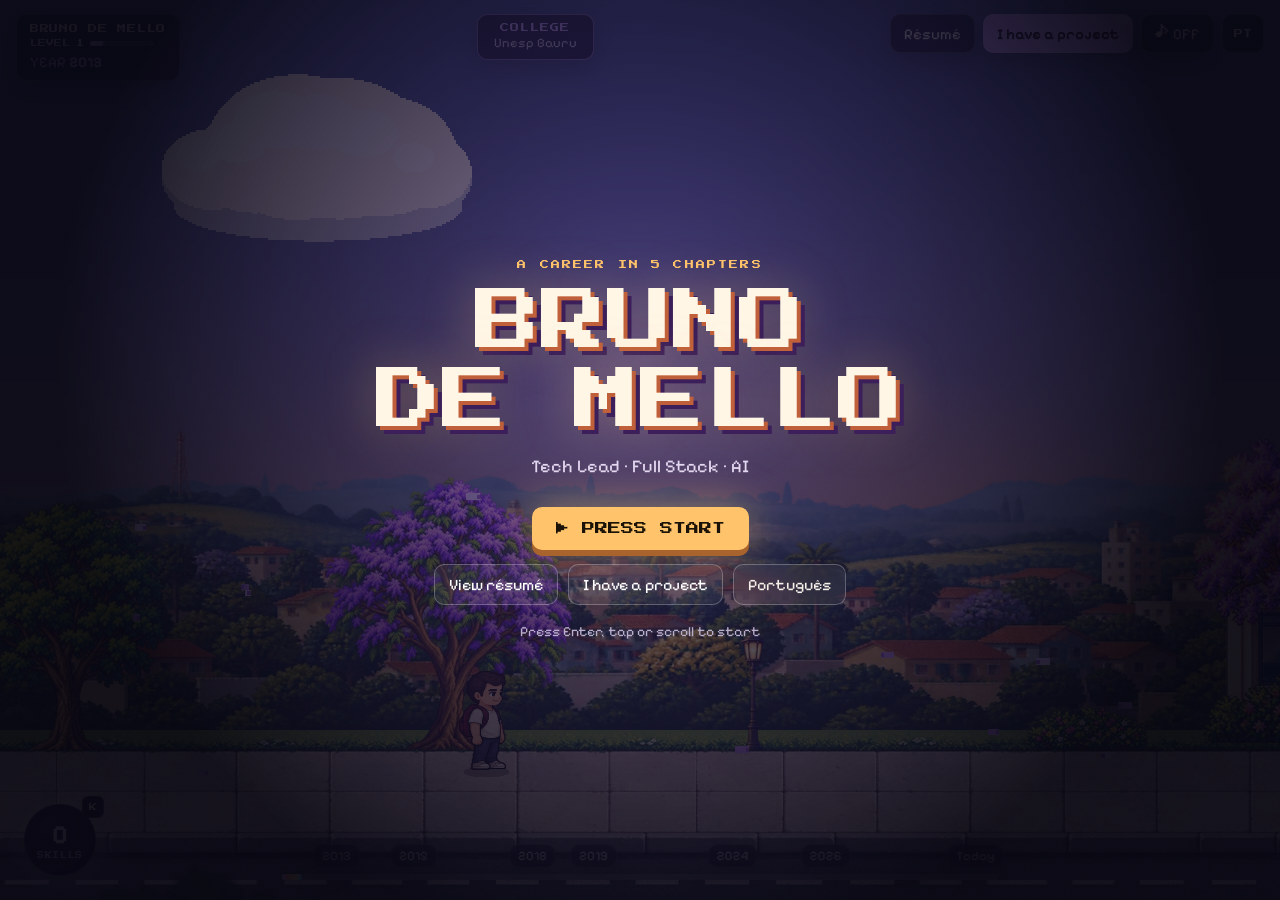
==== v3/en/index.html @ 6a88efe6 "portfolio-game: v2 e v3 do portfólio em jogo 2D v2 (estável) e v3 (transições entre capítulos e leve" ====
<!doctype html>
<html lang="en">
<head>
  <meta charset="utf-8">
  <meta name="viewport" content="width=device-width,initial-scale=1,viewport-fit=cover">
  <title>Bruno de Mello — a career as a game</title>
  <meta name="description" content="Tech Lead and full-stack developer with 11 years in web development. Walk through Bruno de Mello's career in a side-scroller where the scenery and the character evolve with each chapter.">
  <meta name="theme-color" content="#0b0a18">
  <link rel="icon" href="/assets/favicon.svg">
  <link rel="canonical" href="https://brunodemello.dev/portfolio-game-v3/en/">
  <link rel="alternate" hreflang="pt-BR" href="https://brunodemello.dev/portfolio-game-v3/">
  <link rel="alternate" hreflang="en" href="https://brunodemello.dev/portfolio-game-v3/en/">
  <meta property="og:type" content="website">
  <meta property="og:locale" content="en_US">
  <meta property="og:title" content="Bruno de Mello — a career as a game">
  <meta property="og:description" content="Tech Lead and full-stack developer. Walk through 11 years of career in a 2D game and collect the skills along the way.">
  <meta property="og:url" content="https://brunodemello.dev/portfolio-game-v3/en/">
  <meta property="og:image" content="https://brunodemello.dev/portfolio-game-v3/share-en.jpg">
  <meta property="og:image:width" content="1200">
  <meta property="og:image:height" content="630">
  <meta property="og:image:alt" content="Bruno de Mello in pixel art in front of his office, at the end of a street that runs through his career.">
  <meta name="twitter:card" content="summary_large_image">
  <link rel="preconnect" href="https://fonts.googleapis.com">
  <link rel="preconnect" href="https://fonts.gstatic.com" crossorigin>
  <link rel="stylesheet" href="https://fonts.googleapis.com/css2?family=Press+Start+2P&family=Pixelify+Sans:wght@400;700&family=VT323&display=swap">
  <link rel="stylesheet" href="../style.css">
  <script>document.documentElement.classList.add('js');</script>
  <script type="module" src="../js/main.js"></script>
</head>
<body>
  <a class="skip-link" href="#text-version">Skip the game and read the résumé</a>

  <div id="app">
    <canvas id="screen" aria-hidden="true"></canvas>
    <div id="billboards" aria-hidden="true"></div>

    <header class="hud-top">
      <div class="hud-id">
        <span class="hud-name">BRUNO DE MELLO</span>
        <span class="hud-level"><i id="level-label">LEVEL</i> <b id="level">1</b><span class="level-bar"><span id="level-fill"></span></span></span>
        <span class="hud-year"><i id="year-prefix">YEAR </i><b id="year">2013</b></span>
      </div>
      <div class="era-badge" id="era-badge">
        <span id="era-name">COLLEGE</span>
        <small id="era-spec">Unesp Bauru</small>
      </div>
      <div class="hud-actions">
        <button type="button" data-panel="vagas">Résumé</button>
        <button type="button" data-panel="projetos" class="accent"><span class="long">I have a project</span><span class="short">Project</span></button>
        <button type="button" id="sound" aria-pressed="false" title="Sound">♪ <span>OFF</span></button>
        <a class="lang" href="../" hreflang="pt-BR" lang="pt-BR" title="Versão em português">PT</a>
      </div>
    </header>

    <nav class="timeline" id="timeline" aria-label="Timeline">
      <div class="timeline-track"><div class="timeline-fill" id="timeline-fill"></div></div>
      <div class="timeline-stops" id="timeline-stops"></div>
    </nav>

    <button type="button" class="skill-orb" id="skill-orb" aria-label="Open the skills wheel">
      <span class="orb-ring"></span>
      <span class="orb-core"><b id="skill-count">0</b><small>SKILLS</small></span>
      <span class="orb-key">K</span>
    </button>
    <div class="skill-pops" id="skill-pops" aria-hidden="true"></div>

    <div class="hint" id="hint" hidden>
      <span class="hint-keys"><kbd>←</kbd><kbd>→</kbd> walk &nbsp;<kbd>Shift</kbd> run &nbsp;<kbd>↑</kbd> jump</span>
      <span class="hint-touch">Swipe or use the buttons to walk</span>
      <span class="hint-scroll">…or just scroll. Stop near the billboards to read more.</span>
    </div>

    <div class="door-prompts" id="door-prompts" hidden>
      <button type="button" class="door-prompt" data-door="vagas">▲ JOBS</button>
      <button type="button" class="door-prompt" data-door="projetos">▲ PROJECTS</button>
    </div>
    <div class="era-banner" id="era-banner" hidden></div>
    <div class="flash" id="flash"></div>

    <div class="touch-controls" id="touch-controls">
      <button type="button" data-hold="left" aria-label="Walk left">◀</button>
      <button type="button" data-hold="right" aria-label="Walk right">▶</button>
      <button type="button" data-tap="jump" class="jump" aria-label="Jump">▲</button>
    </div>

    <section class="title-screen" id="title-screen">
      <div class="boot" id="boot">brunodemello<span>.dev</span></div>
      <div class="title-card">
        <p class="title-kicker">A CAREER IN 5 CHAPTERS</p>
        <h1 class="title-logo">BRUNO<br>DE MELLO</h1>
        <p class="title-sub">Tech Lead · Full Stack · AI</p>
        <button type="button" class="start" id="continue" hidden>▶ CONTINUE</button>
        <button type="button" class="start" id="start">▶ PRESS START</button>
        <div class="title-links">
          <button type="button" data-panel="vagas">View résumé</button>
          <button type="button" data-panel="projetos">I have a project</button>
          <a class="lang" href="../" hreflang="pt-BR" lang="pt-BR">Português</a>
        </div>
        <p class="title-help">Press Enter, tap or scroll to start</p>
      </div>
    </section>
  </div>

  <!--
    Single source of content. The game reads these articles (data-x = position in the world);
    without JavaScript, search engines and screen readers read the text directly.
  -->
  <main id="text-version">
    <h1>Bruno de Mello · Tech Lead and full-stack developer</h1>
    <p>11 years in web development. Tech Lead and head of development at MktNow, leading AI adoption at the agency.</p>

    <article class="station" data-id="unesp" data-x="420" data-label="2013"
      data-skills="Programming logic|Algorithms">
      <p class="kicker">2013</p>
      <h2>Unesp Bauru</h2>
      <p class="role">Computer Science, then Information Systems</p>
      <p class="body">Where it all began: I started in Computer Science and later moved to Information Systems at Unesp, in Bauru, Brazil. I put my degree on hold in 2018 to work full time.</p>
    </article>

    <article class="station" data-id="jrcom" data-x="1000" data-label="2015"
      data-skills="Project management|Leadership|Teamwork">
      <p class="kicker">2015 – 2018</p>
      <h2>Jr.com · Junior Enterprise</h2>
      <p class="role">The Computer Science junior enterprise at Unesp Bauru</p>
      <ol class="steps"><li>Project trainee</li><li>Project director</li><li>President</li></ol>
      <p class="body">I shipped projects for real clients while still in college. I joined as a trainee, became project director and was elected president: my first experience leading people.</p>
    </article>

    <article class="station" data-id="i9" data-x="1380"
      data-skills="HTML|CSS|JavaScript|WordPress">
      <p class="kicker">2015 – 2017</p>
      <h2>i9</h2>
      <p class="role">Web development intern</p>
      <p class="body">First internship: web development and WordPress in an agency's daily routine. I was part of the team that redesigned the Endeavor Brazil website.</p>
    </article>

    <article class="station" data-id="mktnow" data-x="1900" data-label="2018"
      data-skills="React|Node.js|VTEX|Tray|Loja Integrada|APIs">
      <p class="kicker">2018</p>
      <h2>MktNow</h2>
      <p class="role">Senior Developer · performance marketing agency</p>
      <p class="body">React interfaces, Node.js back ends, integrations and stores on VTEX, Tray and Loja Integrada, with deployment and maintenance included. This is where the web became serious work.</p>
    </article>

    <article class="station" data-id="tristar" data-x="2360" data-label="2019"
      data-skills="PouchDB|Offline-first|Mobile web">
      <p class="kicker">2019 · freelance, alongside MktNow</p>
      <h2>Tri-Star Premium Services</h2>
      <p class="role">Inspection app for civil aviation</p>
      <ul class="board"><li><span>VIRACOPOS</span><span>VCP</span><span>IN USE</span></li><li><span>GUARULHOS</span><span>GRU</span><span>IN USE</span></li><li><span>CONGONHAS</span><span>CGH</span><span>IN USE</span></li></ul>
      <p class="body">A mobile app that works offline so civil aviation security agents can check prohibited items at boarding.</p>
      <p><a class="case" href="/en/work/tri-star/">Read the full case study</a></p>
    </article>

    <article class="station" data-id="email" data-x="2820"
      data-skills="Team coordination|Email marketing|GTM|GA4">
      <p class="kicker">Alongside development</p>
      <h2>Email Marketing Lead</h2>
      <p class="role">MktNow · about 2 years</p>
      <p class="body">I coordinated the email marketing team without stepping away from development. I left it the right way: I trained the person who took over.</p>
    </article>

    <article class="station" data-id="techlead" data-x="3420" data-label="2024"
      data-skills="Architecture|Code review|VPS|DNS|Nginx">
      <p class="kicker">2024</p>
      <h2>Tech Lead</h2>
      <p class="role">MktNow · technical leadership</p>
      <p class="body">Architecture, code review and the decisions that keep projects standing, without leaving the code. The team starts walking alongside.</p>
    </article>

    <article class="station" data-id="dept" data-x="4120" data-label="2026"
      data-skills="Team management|Prioritization|Applied AI|AI agents">
      <p class="kicker">2026</p>
      <h2>Head of Development</h2>
      <p class="role">MktNow · the whole dev team</p>
      <p class="body">I lead a team of 5 to 6 developers: I run the dailies, prioritize and assign the work, and I'm the single point of contact between the agency and development.</p>
      <p class="body">I also lead AI adoption at the agency, building internal tools and bringing AI into the workflow.</p>
    </article>

    <article class="station" data-id="personal" data-x="4340"
      data-skills="Next.js|TypeScript|Prisma|PostgreSQL|Python">
      <p class="kicker">Personal projects</p>
      <h2>CareerOS and ClearDesk</h2>
      <p class="role">Products I build end to end</p>
      <figure class="shots"><img src="/assets/careeros-demo.jpg" alt="CareerOS with a demonstration opportunity and its match score"><img src="/assets/cleardesk-pipeline.jpg" alt="ClearDesk: the pilot pipeline with demonstration data"></figure>
      <p class="body">CareerOS organizes my career history and assesses opportunities through skills, experience and project evidence. ClearDesk is an application pilot for organizing business enquiries, quotes and next steps in a service operation.</p>
      <p><a class="case" href="/en/work/careeros/">CareerOS case study</a> <a class="case" href="/en/work/cleardesk/">ClearDesk case study</a></p>
    </article>

    <article class="station" data-id="urbes" data-x="4540"
      data-skills="SQLite|Data troubleshooting">
      <p class="kicker">Freelance</p>
      <h2>URBES</h2>
      <p class="role">Maintenance of a Node.js + SQLite application</p>
      <p class="body">A file-based data update flow and consistency investigations across files, database and interface.</p>
      <p><a class="case" href="/en/work/urbes/">Read the full case study</a></p>
    </article>

    <article class="station" data-id="labs" data-x="4860"
      data-skills="Agent orchestration|Automation">
      <p class="kicker">Personal study</p>
      <h2>Labs</h2>
      <p class="role">AI agents lab</p>
      <p class="body">A team of agents with defined roles (design, front end, back end, QA, documentation) working through a task flow with human review at the end. A study of how agents can build quality software.</p>
      <p><a class="case" href="/en/work/dunder-labs/">Read the full case study</a></p>
    </article>

    <article class="station" data-id="office" data-x="5260" data-label="Today">
      <p class="kicker">Today</p>
      <h2>What's next?</h2>
      <p class="role">Two doors, two paths</p>
      <p class="body">Looking for someone for your team? Left door. Have a project to get off the ground? Right door.</p>
    </article>
    <section class="skills-data" id="skills-data">
      <h2>Skills</h2>
      <ul>
      <li data-skill="Programming logic" data-code="LOG" data-group="fund"><b>Programming logic</b> The foundation of Computer Science at Unesp, where I started in 2013.</li>
      <li data-skill="Algorithms" data-code="ALG" data-group="fund"><b>Algorithms</b> Data structures and algorithms from college: the reasoning I still use to solve problems.</li>
      <li data-skill="Project management" data-code="PM" data-group="lead"><b>Project management</b> At Jr.com, from trainee to project director: scope, deadlines and real clients while still in college.</li>
      <li data-skill="Leadership" data-code="LEAD" data-group="lead"><b>Leadership</b> President of Jr.com and, years later, Tech Lead and head of development at MktNow.</li>
      <li data-skill="Teamwork" data-code="TEAM" data-group="lead"><b>Teamwork</b> From the junior enterprise to the team I coordinate today: projects are always a group effort.</li>
      <li data-skill="HTML" data-code="HTML" data-group="front"><b>HTML</b> The base of everything I build for the web, since my first internship at i9.</li>
      <li data-skill="CSS" data-code="CSS" data-group="front"><b>CSS</b> Responsive layouts with CSS and SCSS, adapting interfaces to any screen.</li>
      <li data-skill="JavaScript" data-code="JS" data-group="front"><b>JavaScript</b> The core language of my work: from the i9 internship to React and Node.js applications.</li>
      <li data-skill="WordPress" data-code="WP" data-group="front"><b>WordPress</b> Institutional websites since i9, including the Endeavor Brazil redesign, and many agency projects.</li>
      <li data-skill="React" data-code="RCT" data-group="front"><b>React</b> Interfaces I have built and maintained at MktNow since 2018.</li>
      <li data-skill="Node.js" data-code="NODE" data-group="back"><b>Node.js</b> Back ends, APIs and integrations at MktNow, plus the URBES application.</li>
      <li data-skill="VTEX" data-code="VTEX" data-group="ecom"><b>VTEX</b> Stores and e-commerce integrations for agency clients.</li>
      <li data-skill="Tray" data-code="TRAY" data-group="ecom"><b>Tray</b> Tray stores with rules specific to each client's operation.</li>
      <li data-skill="Loja Integrada" data-code="LI" data-group="ecom"><b>Loja Integrada</b> E-commerce for agency clients, with integrations and operational adjustments.</li>
      <li data-skill="APIs" data-code="API" data-group="back"><b>APIs</b> Integrations between services, forms and CRMs, with each client's business rules.</li>
      <li data-skill="PouchDB" data-code="PDB" data-group="back"><b>PouchDB</b> The local database of the Tri-Star app, which had to work without internet at airports.</li>
      <li data-skill="Offline-first" data-code="OFF" data-group="back"><b>Offline-first</b> In the Tri-Star app, agents checked items even without a connection, and data synced later.</li>
      <li data-skill="Mobile web" data-code="MOB" data-group="front"><b>Mobile web</b> The Tri-Star inspection app, used on phones by civil aviation security agents.</li>
      <li data-skill="Team coordination" data-code="CRD" data-group="lead"><b>Team coordination</b> I coordinated the email marketing team for about two years, alongside development.</li>
      <li data-skill="Email marketing" data-code="MAIL" data-group="mkt"><b>Email marketing</b> Operations and campaigns at MktNow, until I trained the person who took over.</li>
      <li data-skill="GTM" data-code="GTM" data-group="mkt"><b>GTM</b> Google Tag Manager to measure what happens on client websites and stores.</li>
      <li data-skill="GA4" data-code="GA4" data-group="mkt"><b>GA4</b> Google Analytics and dataLayer to measure what matters in each project.</li>
      <li data-skill="Architecture" data-code="ARCH" data-group="back"><b>Architecture</b> As Tech Lead, I define the structure and technical direction of the agency's projects.</li>
      <li data-skill="Code review" data-code="CR" data-group="lead"><b>Code review</b> Reviewing the team's code: quality and consistency before anything ships.</li>
      <li data-skill="VPS" data-code="VPS" data-group="infra"><b>VPS</b> Publishing and maintaining applications on VPS, with aaPanel, DigitalOcean and Hostinger.</li>
      <li data-skill="DNS" data-code="DNS" data-group="infra"><b>DNS</b> Domains, DNS, HTTPS and Cloudflare to get projects online and keep them there.</li>
      <li data-skill="Nginx" data-code="NGX" data-group="infra"><b>Nginx</b> Web servers and proxies (Nginx and Apache) for the applications I deploy.</li>
      <li data-skill="Team management" data-code="MGMT" data-group="lead"><b>Team management</b> I lead 5 to 6 developers: dailies, follow-up and distributing the work.</li>
      <li data-skill="Prioritization" data-code="PRI" data-group="lead"><b>Prioritization</b> I decide what comes first and I'm the single point of contact between the agency and the dev team.</li>
      <li data-skill="Applied AI" data-code="AI" data-group="ai"><b>Applied AI</b> I lead AI adoption at the agency, with internal tools and AI in the workflow.</li>
      <li data-skill="AI agents" data-code="AGT" data-group="ai"><b>AI agents</b> I use agents in development and study how they can build quality software.</li>
      <li data-skill="SQLite" data-code="SQL" data-group="back"><b>SQLite</b> The database of the URBES application, where I investigated consistency across files, database and interface.</li>
      <li data-skill="Data troubleshooting" data-code="DIAG" data-group="back"><b>Data troubleshooting</b> Tracking where data gets lost: from the update file to what shows on screen.</li>
      <li data-skill="Agent orchestration" data-code="ORCH" data-group="ai"><b>Agent orchestration</b> In the Labs, I organize a team of agents with defined roles and human review at the end.</li>
      <li data-skill="Automation" data-code="AUTO" data-group="ai"><b>Automation</b> Automated task and delivery flows in my agents lab.</li>
      <li data-skill="Next.js" data-code="NEXT" data-group="front"><b>Next.js</b> The foundation of CareerOS, my personal project for organizing career history and opportunities.</li>
      <li data-skill="TypeScript" data-code="TS" data-group="front"><b>TypeScript</b> Type safety across CareerOS, from the front end to the database.</li>
      <li data-skill="Prisma" data-code="PRSM" data-group="back"><b>Prisma</b> The CareerOS data layer, modeling skills, experience and evidence.</li>
      <li data-skill="PostgreSQL" data-code="PG" data-group="back"><b>PostgreSQL</b> The relational database behind CareerOS.</li>
      <li data-skill="Python" data-code="PY" data-group="back"><b>Python</b> The ClearDesk application, a pilot for organizing enquiries and quotes in a service operation.</li>
      </ul>
    </section>
  </main>

  <dialog class="wheel" id="skill-wheel" aria-labelledby="wheel-name">
    <div class="wheel-stage">
      <div class="wheel-ring" id="wheel-ring"></div>
      <div class="wheel-center">
        <p class="wheel-group" id="wheel-group"></p>
        <h2 class="wheel-name" id="wheel-name"></h2>
        <p class="wheel-desc" id="wheel-desc"></p>
        <p class="wheel-origin" id="wheel-origin"></p>
        <div class="wheel-nav">
          <button type="button" id="wheel-prev" aria-label="Previous skill">◀</button>
          <span id="wheel-progress"></span>
          <button type="button" id="wheel-next" aria-label="Next skill">▶</button>
        </div>
      </div>
    </div>
    <button type="button" class="wheel-close" data-close-wheel>Back to the game ✕</button>
    <p class="wheel-help">← → or scroll to spin · click a skill · Esc closes</p>
  </dialog>

  <dialog class="panel" id="panel-vagas" aria-labelledby="vagas-title">
    <div class="panel-inner">
      <button type="button" class="panel-close" data-close>Back to the game ✕</button>
      <p class="panel-kicker">LEFT DOOR · JOBS</p>
      <h2 id="vagas-title">For your team</h2>
      <p class="panel-lead">Tech Lead and head of development at MktNow, a performance marketing agency. 11 years building for the web, from React interfaces to integrations, e-commerce and infrastructure. I also lead AI adoption at the agency.</p>
      <div class="panel-actions">
        <a class="btn primary" href="/en/resume/">Full résumé</a>
        <a class="btn" href="/downloads/bruno-de-mello-en.pdf" download>Download PDF</a>
        <a class="btn" href="mailto:contact@brunodemello.dev?subject=Job%20opportunity">contact@brunodemello.dev</a>
      </div>
      <h3>Experience</h3>
      <ul class="cv">
        <li><b>MktNow</b><span>2018 – today</span><p>Head of Development (2026) · Tech Lead (2024) · Senior Developer (2018). Coordinated email marketing in parallel for about 2 years.</p></li>
        <li><b>Tri-Star Premium Services</b><span>2019 · freelance</span><p>Offline inspection app used at Viracopos, Guarulhos and Congonhas airports.</p></li>
        <li><b>URBES</b><span>freelance</span><p>Maintenance of a Node.js + SQLite application.</p></li>
        <li><b>i9</b><span>2015 – 2017</span><p>Web development and WordPress internship; Endeavor Brazil website redesign.</p></li>
        <li><b>Jr.com</b><span>2015 – 2018</span><p>Project trainee → Project director → President.</p></li>
      </ul>
      <h3>Education and languages</h3>
      <p>Unesp Bauru · Computer Science → Information Systems (2013–2018, not completed).<br>Portuguese (native) · English (upper intermediate: fluent reading and writing, conversation improving).</p>
      <h3>Personal projects</h3>
      <ul class="links">
        <li><a href="/en/work/careeros/">CareerOS</a> organizes career history and opportunities</li>
        <li><a href="/en/work/cleardesk/">ClearDesk</a> from enquiry to follow-up</li>
        <li><a href="/en/work/dunder-labs/">Labs</a> AI agents lab</li>
      </ul>
    </div>
  </dialog>

  <dialog class="panel" id="panel-projetos" aria-labelledby="projetos-title">
    <div class="panel-inner">
      <button type="button" class="panel-close" data-close>Back to the game ✕</button>
      <p class="panel-kicker">RIGHT DOOR · PROJECTS</p>
      <h2 id="projetos-title">Have a project?</h2>
      <p class="panel-lead">I handle the technical side end to end, with the experience of someone who delivers for agency clients every day.</p>
      <ul class="services">
        <li><b>Websites and landing pages</b>fast, measurable and easy to maintain</li>
        <li><b>E-commerce</b>VTEX, Tray, Loja Integrada and WooCommerce</li>
        <li><b>Custom web apps</b>React and Node.js</li>
        <li><b>Integrations</b>form → CRM, APIs and automations</li>
        <li><b>AI tools</b>automations and assistants for your workflow</li>
        <li><b>Maintenance and infrastructure</b>VPS, DNS, deployment and fixes</li>
        <li><b>Analytics</b>GTM, GA4 and dataLayer</li>
      </ul>
      <p class="panel-note">Fixed-price projects or a monthly maintenance plan. Custom quote. <b>Limited availability: taking new projects.</b></p>
      <div class="panel-actions">
        <a class="btn primary" href="mailto:contact@brunodemello.dev?subject=Project">Request a quote</a>
      </div>
    </div>
  </dialog>
</body>
</html>
---- v3/style.css ----
@font-face {
  font-family: 'Manrope';
  src: url('/assets/manrope-regular.ttf') format('truetype');
  font-weight: 400;
  font-display: swap;
}
@font-face {
  font-family: 'Manrope';
  src: url('/assets/manrope-bold.ttf') format('truetype');
  font-weight: 700;
  font-display: swap;
}

@property --rot { syntax: '<angle>'; inherits: true; initial-value: 0deg; }
@property --k { syntax: '<number>'; inherits: false; initial-value: 0; }
@property --sc { syntax: '<number>'; inherits: false; initial-value: 1; }
@property --p { syntax: '<angle>'; inherits: true; initial-value: 0deg; }

:root {
  --pixel: 'Press Start 2P', ui-monospace, monospace;
  --game: 'Pixelify Sans', 'Press Start 2P', system-ui, sans-serif;
  --sans: 'Manrope', system-ui, -apple-system, 'Segoe UI', sans-serif;
  --glass: rgba(16, 13, 28, 0.72);
  --glass-strong: rgba(14, 11, 24, 0.9);
  --line: rgba(255, 255, 255, 0.16);
  --ink: #f6f1e8;
  --muted: #c9c1d6;
  --accent: #c9a2ff;
  --safe-bottom: env(safe-area-inset-bottom, 0px);
}

/* One accent per chapter: jacaranda, terracotta, amber, gold, neon. */
html[data-era='c1'], .chip--c1, .spark--c1, .era-banner--c1, .skill-toast.chip--c1 { --accent: #c9a2ff; }
html[data-era='c2'], .chip--c2, .spark--c2, .era-banner--c2, .skill-toast.chip--c2 { --accent: #ff9f70; }
html[data-era='c3'], .chip--c3, .spark--c3, .era-banner--c3, .skill-toast.chip--c3 { --accent: #ffc46b; }
html[data-era='c4'], .chip--c4, .spark--c4, .era-banner--c4, .skill-toast.chip--c4 { --accent: #ffd98a; }
html[data-era='c5'], .chip--c5, .spark--c5, .era-banner--c5, .skill-toast.chip--c5 { --accent: #45f0ff; }
.bb--c1 { --accent: #c9a2ff; }
.bb--c2 { --accent: #ff9f70; }
.bb--c3 { --accent: #ffc46b; }
.bb--c4 { --accent: #ffd98a; }
.bb--c5 { --accent: #45f0ff; }

/* Skill groups (wheel colors). */
.group-fund { --g: #b8a6ff; }
.group-lead { --g: #ffb86b; }
.group-front { --g: #6fd6ff; }
.group-back { --g: #8dff9a; }
.group-ecom { --g: #ff8fbf; }
.group-infra { --g: #cfd8e6; }
.group-mkt { --g: #ffe066; }
.group-ai { --g: #45f0ff; }

* { box-sizing: border-box; }

html, body {
  margin: 0;
  font-variant-ligatures: none;
  background: #070812;
  color: var(--ink);
  font-family: var(--sans);
}

html.js, html.js body {
  height: 100%;
  overflow: hidden;
  overscroll-behavior: none;
}

button { font: inherit; color: inherit; cursor: pointer; }

.skip-link {
  position: absolute;
  left: 12px;
  top: -60px;
  z-index: 100;
  padding: 10px 14px;
  background: #fff;
  color: #000;
}
.skip-link:focus { top: 12px; }

/* ---------- no-JS / screen reader text version ---------- */

#text-version {
  max-width: 720px;
  margin: 0 auto;
  padding: 40px 20px 80px;
  line-height: 1.6;
}
#text-version .station { margin: 32px 0; }
#text-version .kicker { color: #ffc46b; font-size: 13px; letter-spacing: 0.1em; margin: 0; }
#text-version h2 { margin: 4px 0; }
#text-version .role { color: #c9c3b6; margin: 0 0 8px; }
#text-version a { color: #7ff6ff; }
#text-version .skills-data li { margin: 6px 0; }

html.js #text-version {
  position: absolute;
  width: 1px;
  height: 1px;
  overflow: hidden;
  clip: rect(0 0 0 0);
  white-space: nowrap;
}
html:not(.js) #app { display: none; }

/* ---------- stage ---------- */

#app {
  position: fixed;
  inset: 0;
  overflow: hidden;
  touch-action: none;
  user-select: none;
  -webkit-user-select: none;
}

#screen {
  position: absolute;
  inset: 0;
  width: 100%;
  height: 100%;
}

/* Shared "game UI" surface: dark glass, a crisp border and the chapter accent. */
.hud-id,
.era-badge,
.hud-actions button,
.timeline .stop,
.door-prompt,
.hint {
  background: var(--glass);
  color: var(--ink);
  border: 1px solid var(--line);
  border-radius: 10px;
  backdrop-filter: blur(10px) saturate(1.3);
  -webkit-backdrop-filter: blur(10px) saturate(1.3);
  box-shadow: 0 8px 24px rgba(0, 0, 0, 0.28);
}

/* ---------- top HUD ---------- */

.hud-top {
  position: absolute;
  top: 0;
  left: 0;
  right: 0;
  z-index: 10;
  display: flex;
  align-items: flex-start;
  justify-content: space-between;
  gap: 12px;
  padding: 14px 16px;
  pointer-events: none;
}
.hud-top > * { pointer-events: auto; }

.hud-id {
  display: flex;
  flex-direction: column;
  gap: 6px;
  padding: 9px 13px;
}
.hud-name { font-family: var(--pixel); font-size: 9px; letter-spacing: 0.08em; }
.hud-level { display: flex; align-items: center; gap: 6px; font-family: var(--pixel); font-size: 8px; color: var(--muted); }
.hud-level i { font-style: normal; }
.hud-level b { color: #fff; font-weight: 400; }
.level-bar { width: 64px; height: 5px; border-radius: 99px; background: rgba(255, 255, 255, 0.15); overflow: hidden; }
#level-fill { display: block; height: 100%; background: var(--accent); transform-origin: left; transform: scaleX(0); box-shadow: 0 0 8px var(--accent); }
.hud-year { font-family: var(--game); font-size: 15px; color: var(--accent); transition: color 0.5s; }
.hud-year i { font-style: normal; }
.hud-year b { display: inline-block; font-weight: 700; }
.hud-year b.tick { animation: tick 0.35s cubic-bezier(.2,1.4,.4,1); }

.era-badge {
  display: flex;
  flex-direction: column;
  align-items: center;
  gap: 3px;
  padding: 8px 16px;
  text-align: center;
  border-color: color-mix(in srgb, var(--accent) 55%, transparent);
  transition: border-color 0.5s;
}
.era-badge span { font-family: var(--pixel); font-size: 9px; letter-spacing: 0.1em; color: var(--accent); transition: color 0.5s; }
.era-badge small { font-family: var(--game); font-size: 13px; color: var(--muted); }
.era-badge.upgrade { animation: badge-up 0.9s cubic-bezier(.2,1.6,.4,1); }

.hud-actions { display: flex; gap: 8px; }
.hud-actions button { padding: 9px 13px; font-family: var(--game); font-size: 15px; }
.lang {
  display: inline-grid;
  place-items: center;
  padding: 9px 11px;
  background: var(--glass);
  border: 1px solid var(--line);
  border-radius: 10px;
  color: var(--ink);
  font-family: var(--pixel);
  font-size: 9px;
  text-decoration: none;
  backdrop-filter: blur(10px);
  -webkit-backdrop-filter: blur(10px);
}
.lang:hover { border-color: var(--accent); color: var(--accent); }
.title-links .lang { padding: 10px 14px; font-family: var(--game); font-size: 16px; border-radius: 10px; background: rgba(255, 255, 255, 0.06); border-color: rgba(255, 255, 255, 0.25); }
.hud-actions .short { display: none; }
.hud-actions button.accent { background: var(--accent); color: #17121f; border-color: transparent; font-weight: 700; }
.hud-actions button:hover { filter: brightness(1.12); }
.hud-actions button:focus-visible,
.timeline .stop:focus-visible,
.skill-orb:focus-visible { outline: 3px solid #fff; outline-offset: 2px; }

/* ---------- timeline ---------- */

.timeline {
  position: absolute;
  left: 50%;
  bottom: calc(20px + var(--safe-bottom));
  z-index: 10;
  width: min(720px, 56vw);
  transform: translateX(-50%);
  padding-top: 30px;
}
.timeline-track {
  height: 6px;
  background: rgba(255, 255, 255, 0.16);
  border-radius: 99px;
  overflow: hidden;
  box-shadow: 0 2px 10px rgba(0, 0, 0, 0.3);
}
.timeline-fill {
  height: 100%;
  background: linear-gradient(90deg, #c9a2ff, #ff9f70 30%, #ffc46b 55%, #ffd98a 75%, #45f0ff);
  transform-origin: left;
  transform: scaleX(0);
}
.timeline-stops { position: absolute; inset: 0 0 auto 0; height: 24px; }
.timeline .stop {
  position: absolute;
  top: 0;
  transform: translateX(-50%);
  padding: 3px 8px;
  font-family: var(--game);
  font-size: 13px;
  white-space: nowrap;
  opacity: 0.8;
  transition: opacity 0.2s, transform 0.2s, background 0.3s;
}
.timeline .stop:hover { opacity: 1; transform: translateX(-50%) translateY(-2px); }
.timeline .stop.current { opacity: 1; background: var(--accent); color: #17121f; border-color: transparent; font-weight: 700; }

/* ---------- skill orb, pops, toast, sparks ---------- */

.skill-orb {
  position: absolute;
  left: 18px;
  bottom: calc(18px + var(--safe-bottom));
  z-index: 12;
  width: 84px;
  height: 84px;
  padding: 0;
  border: 0;
  border-radius: 50%;
  background: none;
  transition: transform 0.2s;
}
.skill-orb:hover { transform: scale(1.06); }
.orb-ring {
  position: absolute;
  inset: 0;
  border-radius: 50%;
  background: conic-gradient(var(--accent) var(--p, 0deg), rgba(255, 255, 255, 0.14) 0);
  box-shadow: 0 0 24px color-mix(in srgb, var(--accent) 45%, transparent);
  transition: --p 0.6s ease-out;
}
.skill-orb { --p: 0deg; }
.orb-core {
  position: absolute;
  inset: 6px;
  display: flex;
  flex-direction: column;
  align-items: center;
  justify-content: center;
  border-radius: 50%;
  background: radial-gradient(circle at 35% 30%, #2c2446, #120f20 70%);
  border: 1px solid rgba(255, 255, 255, 0.12);
}
.orb-core b { font-family: var(--game); font-size: 26px; line-height: 1; color: #fff; }
.orb-core small { margin-top: 4px; font-family: var(--pixel); font-size: 7px; letter-spacing: 0.1em; color: var(--accent); }
.orb-key {
  position: absolute;
  right: -2px;
  top: -2px;
  width: 22px;
  height: 22px;
  display: grid;
  place-items: center;
  border-radius: 6px;
  background: var(--glass-strong);
  border: 1px solid var(--line);
  font-family: var(--pixel);
  font-size: 8px;
}
.skill-orb.hit .orb-core { animation: orb-hit 0.45s cubic-bezier(.2,1.6,.4,1); }
.skill-orb.hit .orb-ring { animation: orb-flash 0.6s ease-out; }
@media (pointer: coarse) { .orb-key { display: none; } }

.skill-pops {
  position: absolute;
  left: 18px;
  bottom: calc(112px + var(--safe-bottom));
  z-index: 12;
  display: flex;
  flex-direction: column-reverse;
  gap: 6px;
  pointer-events: none;
}
.skill-pop { animation: pop-up 1.5s ease-out forwards; }

.skill-toast {
  position: absolute;
  left: 50%;
  bottom: calc(78px + var(--safe-bottom));
  z-index: 12;
  display: flex;
  align-items: baseline;
  gap: 10px;
  padding: 9px 16px;
  background: var(--glass-strong);
  border: 1px solid color-mix(in srgb, var(--accent) 70%, transparent);
  border-radius: 999px;
  box-shadow: 0 0 30px color-mix(in srgb, var(--accent) 35%, transparent);
  white-space: nowrap;
  pointer-events: none;
  animation: toast 2.6s cubic-bezier(.2,1,.3,1) forwards;
}
.skill-toast b { font-family: var(--pixel); font-size: 10px; color: var(--accent); }
.skill-toast span { font-family: var(--game); font-size: 15px; color: #fff; }

.achievement {
  position: absolute;
  right: 16px;
  bottom: calc(76px + var(--safe-bottom));
  z-index: 25;
  display: flex;
  align-items: center;
  gap: 12px;
  padding: 10px 16px 10px 10px;
  background: linear-gradient(90deg, rgba(60, 44, 10, 0.95), rgba(20, 16, 30, 0.95));
  border: 1px solid #ffd24a;
  border-radius: 12px;
  box-shadow: 0 0 34px rgba(255, 210, 74, 0.45);
  pointer-events: none;
  animation: achv 3.4s cubic-bezier(.2,1.2,.3,1) forwards;
}
.achievement-icon {
  display: grid;
  place-items: center;
  width: 40px;
  height: 40px;
  border-radius: 10px;
  background: #ffd24a;
  color: #3a2800;
  font-size: 22px;
  animation: achv-spin 0.8s ease-out;
}
.achievement-text { display: flex; flex-direction: column; }
.achievement-text small { font-family: var(--pixel); font-size: 7px; letter-spacing: 0.12em; color: #ffd24a; }
.achievement-text b { font-family: var(--game); font-size: 18px; color: #fff; }
.achievement-text span { font-size: 13px; color: var(--muted); }
@keyframes achv { 0% { opacity: 0; transform: translateX(40px); } 10% { opacity: 1; transform: none; } 85% { opacity: 1; } 100% { opacity: 0; transform: translateY(-10px); } }
@keyframes achv-spin { from { transform: rotate(-180deg) scale(0.3); } to { transform: none; } }
@media (max-width: 720px), (pointer: coarse) { .achievement { right: 10px; left: auto; bottom: calc(176px + var(--safe-bottom)); } }

.chip {
  display: inline-block;
  padding: 5px 10px;
  border-radius: 8px;
  background: var(--accent);
  color: #17121f;
  font-family: var(--game);
  font-size: 15px;
  font-weight: 700;
  white-space: nowrap;
  box-shadow: 0 0 0 2px rgba(0, 0, 0, 0.35), 0 0 18px color-mix(in srgb, var(--accent) 70%, transparent);
}
.chip-fly { position: fixed; left: 0; top: 0; z-index: 60; pointer-events: none; }
.spark {
  position: fixed;
  left: 0;
  top: 0;
  z-index: 59;
  width: 6px;
  height: 6px;
  background: var(--accent);
  box-shadow: 0 0 10px var(--accent);
  pointer-events: none;
  animation: spark 0.65s ease-out forwards;
}

/* ---------- billboards ---------- */

#billboards { position: absolute; inset: 0; z-index: 5; pointer-events: none; }

.bb {
  position: absolute;
  left: 0;
  top: clamp(78px, 12vh, 118px);
  width: min(400px, 34vw);
  opacity: 0;
  visibility: hidden;
  transition: opacity 0.25s, visibility 0s 0.25s;
  pointer-events: none;
}
.bb.is-near {
  opacity: 1;
  visibility: visible;
  transition: opacity 0.25s;
  pointer-events: auto;
}
.bb-screen {
  position: relative;
  padding: 16px 18px 18px;
  background: linear-gradient(180deg, rgba(26, 21, 42, 0.9), rgba(12, 10, 22, 0.9));
  border: 1px solid rgba(255, 255, 255, 0.14);
  border-radius: 12px;
  box-shadow:
    0 0 0 1px rgba(0, 0, 0, 0.5),
    0 22px 60px rgba(0, 0, 0, 0.45),
    0 0 40px color-mix(in srgb, var(--accent) 22%, transparent);
  backdrop-filter: blur(12px) saturate(1.3);
  -webkit-backdrop-filter: blur(12px) saturate(1.3);
  font-size: 14.5px;
  line-height: 1.55;
  overflow: hidden;
}
.bb-screen::before {
  content: '';
  position: absolute;
  left: 0;
  right: 0;
  top: 0;
  height: 3px;
  background: var(--accent);
  box-shadow: 0 0 14px var(--accent);
}
.bb.is-near .bb-screen { animation: rpg-open 0.32s cubic-bezier(.2,.9,.3,1); transform-origin: center; }
.bb-post {
  position: absolute;
  left: var(--post, 50%);
  top: 100%;
  width: 2px;
  height: 30px;
  margin-left: -1px;
  background: linear-gradient(var(--accent), transparent);
  box-shadow: 0 0 8px var(--accent);
}
.bb-kicker { margin: 0; font-family: var(--pixel); font-size: 9px; letter-spacing: 0.08em; color: var(--accent); line-height: 1.6; }
.bb-title { margin: 8px 0 4px; font-family: var(--game); font-size: 27px; font-weight: 700; line-height: 1.1; color: #fff; }
.bb-role { margin: 0; color: var(--muted); font-size: 13.5px; }
.bb-more { display: none; margin-top: 12px; }
.bb.is-open .bb-more { display: block; animation: more-in 0.3s ease-out; }
.bb-body { margin: 0; white-space: pre-line; color: #ece6f2; }
.bb-body.typing::after { content: '▌'; margin-left: 2px; color: var(--accent); animation: blink 0.6s steps(2) infinite; }
.bb-skills { display: flex; flex-wrap: wrap; gap: 6px; margin: 12px 0 0; padding: 0; list-style: none; }
.bb-skills li {
  padding: 3px 9px;
  border: 1px solid color-mix(in srgb, var(--accent) 60%, transparent);
  border-radius: 6px;
  color: var(--accent);
  font-family: var(--game);
  font-size: 14px;
}
.bb-link { display: inline-block; margin-top: 12px; color: var(--accent); font-weight: 700; }
.bb-links { display: flex; flex-wrap: wrap; gap: 4px 16px; }
.bb-shots { display: grid; grid-template-columns: 1fr 1fr; gap: 8px; margin-bottom: 12px; }
.bb-shots img { width: 100%; aspect-ratio: 16 / 10; object-fit: cover; object-position: top left; border-radius: 6px; border: 1px solid color-mix(in srgb, var(--accent) 50%, transparent); }
.bb-steps { display: flex; flex-wrap: wrap; gap: 6px; margin: 12px 0 0; padding: 0; list-style: none; }
.bb-steps li {
  padding: 4px 9px;
  border: 1px dashed rgba(255, 255, 255, 0.3);
  border-radius: 6px;
  font-family: var(--game);
  font-size: 14px;
  opacity: 0.5;
  transition: opacity 0.3s, transform 0.3s, background 0.3s;
}
.bb-steps li.on { opacity: 1; border-style: solid; border-color: var(--accent); }
.bb-steps li.on:last-of-type { background: var(--accent); color: #17121f; transform: scale(1.05); }
.bb-board {
  margin: 12px 0 0;
  padding: 8px 10px;
  list-style: none;
  background: #0c0d12;
  border: 1px solid #2b2f3a;
  border-radius: 6px;
  font-family: var(--pixel);
  font-size: 10px;
  color: #ffd23a;
  line-height: 2;
}
.bb-board li { display: grid; grid-template-columns: 1fr auto auto; gap: 12px; }
.bb-board li span:last-child { color: #58f898; }
.bb-ending { margin-top: 14px; padding-top: 12px; border-top: 1px dashed rgba(255, 255, 255, 0.2); }
.bb-stats { margin: 0 0 10px; color: #fff; }
.bb-stats b { font-family: var(--game); font-size: 20px; color: var(--accent); }
.bb-actions { display: flex; flex-wrap: wrap; gap: 8px; }
.bb-btn {
  padding: 8px 12px;
  border: 1px solid color-mix(in srgb, var(--accent) 60%, transparent);
  border-radius: 8px;
  background: rgba(255, 255, 255, 0.06);
  font-family: var(--game);
  font-size: 15px;
}
.bb-btn.primary { background: var(--accent); color: #17121f; border-color: transparent; font-weight: 700; }
.bb-btn:hover { filter: brightness(1.15); }
.bb--secret .bb-screen { box-shadow: 0 0 0 1px rgba(0, 0, 0, 0.5), 0 22px 60px rgba(0, 0, 0, 0.45), 0 0 50px rgba(255, 79, 216, 0.45); }
.bb--secret { --accent: #ff6fe0; }

#billboards.docked .bb {
  left: 50%;
  top: 104px;
  width: min(92vw, 440px);
  margin-left: calc(min(92vw, 440px) / -2);
}
#billboards.docked .bb-post { display: none; }
#billboards.docked .bb-title { font-size: 23px; }

/* ---------- hint, door prompt, banner, flash ---------- */

.hint {
  position: absolute;
  left: 50%;
  top: 30%;
  z-index: 12;
  display: flex;
  flex-direction: column;
  align-items: center;
  gap: 10px;
  padding: 14px 20px;
  transform: translateX(-50%);
  font-family: var(--game);
  font-size: 16px;
  text-align: center;
  border-color: color-mix(in srgb, var(--accent) 50%, transparent);
  animation: float 2s ease-in-out infinite;
}
.hint[hidden] { display: none; }
.hint kbd {
  display: inline-block;
  min-width: 24px;
  padding: 1px 6px;
  border: 1px solid var(--accent);
  border-radius: 5px;
  color: var(--accent);
  font-family: var(--pixel);
  font-size: 9px;
  line-height: 18px;
}
.hint-scroll { color: var(--muted); font-size: 14px; }
.hint-touch { display: none; }
@media (pointer: coarse) {
  .hint-keys { display: none; }
  .hint-touch { display: inline; }
  .hint { top: auto; bottom: calc(176px + var(--safe-bottom)); width: min(86vw, 360px); }
}

.door-prompt {
  position: absolute;
  top: 50%;
  z-index: 14;
  padding: 11px 16px;
  transform: translateX(-50%);
  background: var(--accent);
  color: #17121f;
  border-color: transparent;
  font-family: var(--pixel);
  font-size: 10px;
  box-shadow: 0 0 30px color-mix(in srgb, var(--accent) 70%, transparent);
  animation: bob 1s ease-in-out infinite;
}
.door-prompts[hidden] { display: none; }
.door-prompt { opacity: 0.75; animation: none; }
.door-prompt.near { opacity: 1; animation: bob 1s ease-in-out infinite; }

.era-banner {
  position: absolute;
  left: 50%;
  top: 46%;
  z-index: 20;
  display: flex;
  flex-direction: column;
  align-items: center;
  gap: 8px;
  padding: 18px 34px;
  transform: translateX(-50%);
  background: var(--glass-strong);
  border: 1px solid color-mix(in srgb, var(--accent) 70%, transparent);
  border-radius: 14px;
  box-shadow: 0 0 60px color-mix(in srgb, var(--accent) 45%, transparent);
  white-space: nowrap;
  pointer-events: none;
}
.era-banner small { font-family: var(--pixel); font-size: 10px; letter-spacing: 0.2em; color: var(--accent); }
.era-banner b { font-family: var(--game); font-size: clamp(26px, 4vw, 44px); color: #fff; text-shadow: 0 0 24px color-mix(in srgb, var(--accent) 80%, transparent); }
.era-banner[hidden] { display: none; }
.era-banner.show { animation: banner 1.9s cubic-bezier(.2,1.3,.4,1) forwards; }

.levelup {
  position: absolute;
  left: 50%;
  top: 16%;
  z-index: 26;
  display: flex;
  flex-direction: column;
  align-items: center;
  gap: 6px;
  padding: 18px 34px 20px;
  transform: translateX(-50%);
  background: radial-gradient(ellipse at 50% 0%, color-mix(in srgb, var(--accent) 35%, #140f22), #0d0a18 75%);
  border: 2px solid var(--accent);
  border-radius: 16px;
  box-shadow: 0 0 0 4px rgba(0, 0, 0, 0.4), 0 0 80px color-mix(in srgb, var(--accent) 60%, transparent);
  text-align: center;
  pointer-events: none;
  animation: levelup 3.2s cubic-bezier(.2,1.3,.3,1) forwards;
}
.levelup-kicker { font-family: var(--pixel); font-size: clamp(18px, 3vw, 30px); color: #fff6c4; text-shadow: 3px 3px 0 #c0603a, 0 0 24px #ffd84a; animation: levelup-pulse 0.5s ease-in-out 3; }
.levelup-stars { font-size: 18px; letter-spacing: 6px; color: #ffd84a; animation: levelup-stars 1.2s ease-out; }
.levelup-title { font-family: var(--game); font-size: clamp(24px, 3.6vw, 40px); color: #fff; }
.levelup-role { font-size: 15px; color: var(--muted); max-width: 520px; }
.levelup-skills { font-family: var(--pixel); font-style: normal; font-size: 10px; color: var(--accent); }
@keyframes levelup {
  0% { opacity: 0; transform: translateX(-50%) scale(0.3) rotate(-4deg); }
  12% { opacity: 1; transform: translateX(-50%) scale(1.12) rotate(1deg); }
  22% { transform: translateX(-50%) scale(1); }
  85% { opacity: 1; transform: translateX(-50%) scale(1); }
  100% { opacity: 0; transform: translateX(-50%) translateY(-30px) scale(0.96); }
}
@keyframes levelup-pulse { 50% { transform: scale(1.12); } }
@keyframes levelup-stars { from { letter-spacing: 40px; opacity: 0; } to { letter-spacing: 6px; opacity: 1; } }
@media (max-width: 720px) { .levelup { top: 110px; width: calc(100vw - 24px); padding: 14px 16px; } .level-bar { width: 40px; } }

.flash { position: absolute; inset: 0; z-index: 19; background: #fff; opacity: 0; pointer-events: none; }
.flash.on { animation: flash 0.5s ease-out; }

/* ---------- touch controls ---------- */

.touch-controls { display: none; }
@media (pointer: coarse) {
  .touch-controls {
    position: absolute;
    left: 0;
    right: 0;
    bottom: calc(14px + var(--safe-bottom));
    z-index: 11;
    display: flex;
    justify-content: flex-end;
    gap: 10px;
    padding: 0 14px;
    pointer-events: none;
  }
  .touch-controls button {
    width: 58px;
    height: 58px;
    pointer-events: auto;
    background: var(--glass);
    color: #fff;
    border: 1px solid var(--line);
    border-radius: 50%;
    font-size: 20px;
    backdrop-filter: blur(10px);
    -webkit-backdrop-filter: blur(10px);
  }
  .touch-controls button:active { background: var(--accent); color: #17121f; }
  .touch-controls .jump { margin-left: 8px; }
  .timeline { bottom: calc(92px + var(--safe-bottom)); width: calc(100vw - 40px); }
  .skill-orb { width: 66px; height: 66px; bottom: calc(10px + var(--safe-bottom)); }
  .orb-core b { font-size: 21px; }
  .skill-pops { left: 92px; bottom: calc(150px + var(--safe-bottom)); }
  .skill-toast { bottom: calc(132px + var(--safe-bottom)); }
  .skill-pops { display: none; }
}

/* ---------- title screen ---------- */

.title-screen {
  position: absolute;
  inset: 0;
  z-index: 30;
  display: grid;
  place-items: center;
  background:
    radial-gradient(circle at 50% 40%, rgba(60, 40, 110, 0.55), rgba(8, 7, 18, 0.94) 70%);
  color: #fff;
  text-align: center;
}
.title-screen[hidden] { display: none; }
/* Returning visitors skip the boot logo. */
.title-screen.quick .boot { display: none; }
.title-screen.quick .title-card { animation-delay: 0s; }
.title-screen.leaving { animation: iris-out 0.8s cubic-bezier(.6,0,.4,1) forwards; }
.boot {
  position: absolute;
  top: 50%;
  left: 50%;
  font-family: var(--pixel);
  font-size: clamp(13px, 2.2vw, 20px);
  color: #fff;
  transform: translate(-50%, -50%);
  animation: boot 1s steps(10) forwards;
}
.boot span { color: #ffc46b; }
.title-card {
  display: flex;
  flex-direction: column;
  align-items: center;
  gap: 14px;
  padding: 24px;
  opacity: 0;
  animation: appear 0.5s ease-out 0.85s forwards;
}
.title-kicker { margin: 0; font-family: var(--pixel); font-size: 9px; letter-spacing: 0.24em; color: #ffc46b; }
.title-logo {
  margin: 0;
  font-family: var(--pixel);
  font-size: clamp(30px, 7vw, 66px);
  line-height: 1.2;
  font-weight: 400;
  color: #fff6e6;
  text-shadow: 4px 4px 0 #c0603a, 8px 8px 0 #3b1e5a, 0 0 50px rgba(255, 196, 107, 0.35);
}
.title-sub { margin: 0; font-family: var(--game); font-size: 18px; color: #e3d9f2; }
.start {
  margin-top: 16px;
  padding: 15px 24px;
  background: #ffc46b;
  color: #1a1206;
  border: 0;
  border-radius: 10px;
  box-shadow: 0 6px 0 #a8642c, 0 0 40px rgba(255, 196, 107, 0.5);
  font-family: var(--pixel);
  font-size: 13px;
  animation: pulse-start 1.2s ease-in-out 1.4s infinite;
}
.start:hover, .start:focus-visible { animation: none; background: #fff; outline: none; }
.start[hidden] { display: none; }
.title-card.has-save #start { margin-top: 0; padding: 10px 16px; background: transparent; color: #ffc46b; border: 2px solid #ffc46b; box-shadow: none; font-size: 10px; animation: none; }
.start:active { transform: translateY(4px); box-shadow: 0 2px 0 #a8642c; }
.title-links { display: flex; flex-wrap: wrap; justify-content: center; gap: 10px; }
.title-links button {
  padding: 10px 14px;
  background: rgba(255, 255, 255, 0.06);
  border: 1px solid rgba(255, 255, 255, 0.25);
  border-radius: 10px;
  font-family: var(--game);
  font-size: 16px;
}
.title-links button:hover, .title-links button:focus-visible { background: rgba(255, 255, 255, 0.16); outline: none; }
.title-help { margin: 4px 0 0; font-family: var(--game); font-size: 14px; color: #b9aecb; }

/* ---------- skill wheel ---------- */

dialog.wheel {
  width: 100vw;
  height: 100dvh;
  max-width: none;
  max-height: none;
  margin: 0;
  padding: 0;
  border: 0;
  background: radial-gradient(circle at 50% 50%, rgba(30, 22, 58, 0.72), rgba(5, 4, 12, 0.94) 72%);
  color: var(--ink);
  overflow: hidden;
}
dialog.wheel::backdrop { background: rgba(5, 4, 12, 0.35); backdrop-filter: blur(6px); }
dialog.wheel[open] { animation: fade-in 0.25s ease-out; }

.wheel-stage {
  --size: min(86vmin, 700px);
  --r: calc(var(--size) / 2 - 36px);
  position: absolute;
  left: 50%;
  top: 50%;
  width: var(--size);
  height: var(--size);
  transform: translate(-50%, -50%);
}
.wheel-stage::before {
  content: '';
  position: absolute;
  inset: 36px;
  border-radius: 50%;
  border: 1px dashed rgba(255, 255, 255, 0.14);
  box-shadow: inset 0 0 80px rgba(120, 90, 220, 0.15);
}
/* Selector at 12 o'clock. */
.wheel-stage::after {
  content: '';
  position: absolute;
  left: 50%;
  top: -18px;
  width: 0;
  height: 0;
  margin-left: -10px;
  border: 10px solid transparent;
  border-top: 14px solid #fff;
  filter: drop-shadow(0 0 8px rgba(255, 255, 255, 0.8));
}

.wheel-ring {
  position: absolute;
  inset: 0;
  transition: --rot 0.55s cubic-bezier(.25,1.35,.45,1);
}
.wheel-ring.instant { transition: none; }

.wheel-node {
  --k: 0;
  --sc: 1;
  position: absolute;
  left: 50%;
  top: 50%;
  width: 52px;
  height: 52px;
  margin: -26px 0 0 -26px;
  padding: 0;
  border: 2px solid var(--g);
  border-radius: 50%;
  background: radial-gradient(circle at 35% 30%, color-mix(in srgb, var(--g) 45%, #1b1530), #120f20 75%);
  box-shadow: 0 0 16px color-mix(in srgb, var(--g) 40%, transparent);
  transform:
    rotate(calc(var(--a) + var(--rot)))
    translateY(calc(-1 * var(--r) * var(--k)))
    rotate(calc(-1 * (var(--a) + var(--rot))))
    scale(var(--sc));
  transition: --k 0.5s cubic-bezier(.2,1.3,.4,1) calc(var(--i) * 14ms), --sc 0.35s cubic-bezier(.2,1.6,.4,1), box-shadow 0.3s;
}
.wheel.spun .wheel-node { --k: 1; }
.wheel-node:hover { --sc: 1.15; }
.wheel-node.selected { --sc: 1.55; box-shadow: 0 0 0 4px rgba(255, 255, 255, 0.85), 0 0 36px var(--g); z-index: 2; }
.wheel-code { font-family: var(--pixel); font-size: 8px; color: #fff; letter-spacing: 0.04em; }
.wheel-node.locked { border-color: #3b3552; background: #141122; box-shadow: none; }
.wheel-node.locked .wheel-code { display: none; }
.wheel-node.locked::after { content: '?'; font-family: var(--pixel); font-size: 11px; color: #6d6488; }
.wheel-label {
  position: absolute;
  left: 50%;
  bottom: calc(100% + 8px);
  transform: translateX(-50%);
  padding: 2px 8px;
  border-radius: 6px;
  background: rgba(10, 8, 20, 0.85);
  font-family: var(--game);
  font-size: 14px;
  white-space: nowrap;
  opacity: 0;
  pointer-events: none;
  transition: opacity 0.25s;
}
.wheel-node:hover .wheel-label { opacity: 0.9; }
.wheel-node.locked .wheel-label { display: none; }
.wheel-node.selected .wheel-label { opacity: 0; }

.wheel-center {
  position: absolute;
  left: 50%;
  top: 50%;
  display: flex;
  flex-direction: column;
  align-items: center;
  width: calc(var(--size) * 0.58);
  max-width: 440px;
  transform: translate(-50%, -50%);
  text-align: center;
}
.wheel-center.swap > * { animation: swap 0.35s ease-out both; }
.wheel-group { margin: 0; font-family: var(--pixel); font-size: 9px; letter-spacing: 0.16em; color: var(--g); }
.wheel-name { margin: 12px 0 10px; font-family: var(--game); font-size: clamp(28px, 4.6vmin, 44px); line-height: 1.05; color: #fff; text-shadow: 0 0 28px color-mix(in srgb, var(--g) 70%, transparent); }
.wheel-desc { margin: 0; font-size: clamp(14px, 2vmin, 17px); line-height: 1.55; color: #e7e0f2; }
.wheel-origin { margin: 14px 0 0; font-family: var(--game); font-size: 15px; color: var(--g); }
.wheel-center.is-locked .wheel-name { color: #6d6488; text-shadow: none; }
.wheel-center.is-locked .wheel-desc { color: #a59cba; }
.wheel-nav { display: flex; align-items: center; gap: 14px; margin-top: 18px; }
.wheel-nav button {
  width: 40px;
  height: 40px;
  border: 1px solid var(--line);
  border-radius: 50%;
  background: rgba(255, 255, 255, 0.06);
}
.wheel-nav button:hover { background: rgba(255, 255, 255, 0.16); }
.wheel-nav span { font-family: var(--pixel); font-size: 10px; color: var(--muted); }
.wheel-close {
  position: absolute;
  top: 16px;
  right: 16px;
  padding: 9px 14px;
  background: rgba(255, 255, 255, 0.08);
  border: 1px solid var(--line);
  border-radius: 999px;
  font-family: var(--game);
  font-size: 15px;
}
.wheel-help {
  position: absolute;
  left: 0;
  right: 0;
  bottom: calc(16px + var(--safe-bottom));
  margin: 0;
  text-align: center;
  font-family: var(--game);
  font-size: 14px;
  color: #9d93b3;
}

/* ---------- panels ---------- */

dialog.panel {
  width: min(780px, calc(100vw - 24px));
  max-height: calc(100dvh - 24px);
  padding: 0;
  border: 1px solid color-mix(in srgb, var(--accent) 55%, transparent);
  border-radius: 16px;
  background: linear-gradient(180deg, #1c1630, #0f0c1b);
  color: var(--ink);
  box-shadow: 0 40px 120px rgba(0, 0, 0, 0.6), 0 0 80px color-mix(in srgb, var(--accent) 25%, transparent);
  overflow: auto;
}
dialog.panel::before {
  content: '';
  position: sticky;
  top: 0;
  display: block;
  height: 4px;
  background: var(--accent);
  box-shadow: 0 0 18px var(--accent);
}
dialog.panel[open] { animation: panel-in 0.4s cubic-bezier(.2,.9,.2,1); }
dialog.panel::backdrop { background: rgba(5, 4, 12, 0.6); backdrop-filter: blur(6px); }
.panel-inner { position: relative; padding: 28px clamp(20px, 5vw, 44px) 36px; line-height: 1.6; font-size: 15px; }
.panel-close {
  position: sticky;
  top: 8px;
  float: right;
  padding: 8px 13px;
  background: rgba(255, 255, 255, 0.08);
  border: 1px solid var(--line);
  border-radius: 999px;
  font-family: var(--game);
  font-size: 15px;
}
.panel-kicker { margin: 0; font-family: var(--pixel); font-size: 9px; letter-spacing: 0.14em; color: var(--accent); }
.panel h2 { margin: 10px 0 12px; font-family: var(--game); font-size: clamp(32px, 5vw, 44px); line-height: 1.05; color: #fff; }
.panel h3 { margin: 28px 0 10px; font-family: var(--pixel); font-size: 9px; letter-spacing: 0.14em; color: var(--accent); }
.panel-lead { font-size: 17px; color: #ebe4f3; }
.panel-note { color: var(--muted); }
.panel-actions { display: flex; flex-wrap: wrap; gap: 10px; margin: 18px 0 4px; }
.btn {
  display: inline-block;
  padding: 11px 16px;
  border: 1px solid color-mix(in srgb, var(--accent) 55%, transparent);
  border-radius: 10px;
  color: #fff;
  text-decoration: none;
  font-family: var(--game);
  font-size: 16px;
}
.btn.primary { background: var(--accent); color: #17121f; border-color: transparent; font-weight: 700; box-shadow: 0 4px 0 color-mix(in srgb, var(--accent) 45%, #000); }
.btn:hover { filter: brightness(1.1); }
.cv, .services, .links { margin: 0; padding: 0; list-style: none; }
.cv li b { font-family: var(--game); font-size: 18px; }
.cv li { display: grid; grid-template-columns: 1fr auto; gap: 2px 12px; padding: 12px 0; border-top: 1px solid rgba(255, 255, 255, 0.08); }
.cv li span { color: var(--accent); font-family: var(--game); font-size: 14px; }
.cv li p { grid-column: 1 / -1; margin: 0; color: #d9d2c4; }
.services { display: grid; grid-template-columns: repeat(auto-fill, minmax(200px, 1fr)); gap: 10px; margin-top: 18px; }
.services li { padding: 14px; background: rgba(255, 255, 255, 0.05); border: 1px solid rgba(255, 255, 255, 0.08); border-radius: 14px; color: #cfc8b9; font-size: 14px; }
.services li b { display: block; color: #fff; margin-bottom: 4px; font-family: var(--game); font-size: 17px; }
.links li { padding: 6px 0; color: #cfc8b9; }
.links a { color: var(--accent); font-weight: 700; margin-right: 6px; }

/* ---------- responsive ---------- */

@media (max-height: 760px) and (min-width: 721px) {
  .bb { top: 70px; width: min(360px, 32vw); }
  .bb-screen { font-size: 13.5px; padding: 14px 16px 16px; }
  .bb-title { font-size: 23px; }
}

@media (max-width: 720px), (max-height: 520px) {
  .hud-top { padding: 10px; gap: 8px; }
  .hud-name, .era-badge small, .hud-actions button[data-panel='vagas'], .hud-actions .long { display: none; }
  .hud-actions .short { display: inline; }
  .hud-year, .era-badge span { white-space: nowrap; }
  .era-badge span { font-size: 8px; letter-spacing: 0.04em; }
  .hud-year { font-size: 14px; }
  .hud-id { padding: 6px 9px; }
  .era-badge { padding: 7px 9px; }
  .hud-actions button { padding: 7px 10px; font-size: 14px; }
  .timeline .stop { font-size: 12px; padding: 2px 6px; }
  .timeline .stop:not(.current) { font-size: 0; width: 10px; height: 10px; padding: 0; top: 7px; border-radius: 50%; }
  .wheel-stage { --size: min(96vw, 96vmin); --r: calc(var(--size) / 2 - 26px); }
  .wheel-node { width: 40px; height: 40px; margin: -20px 0 0 -20px; }
  .wheel-code { font-size: 6px; }
  .wheel-stage { top: 36%; }
  .wheel-center { top: calc(100% + 18px); width: calc(100vw - 32px); transform: translateX(-50%); }
  .wheel-name { margin: 8px 0 6px; font-size: 30px; }
  .wheel-desc { font-size: 14px; }
  .wheel-nav { margin-top: 10px; }
}

@media (prefers-reduced-motion: reduce) {
  *, *::before, *::after { animation-duration: 0.01ms !important; animation-iteration-count: 1 !important; transition-duration: 0.01ms !important; }
  .title-card { opacity: 1; }
  .boot { display: none; }
}

/* ---------- keyframes ---------- */

@keyframes tick { 0% { transform: translateY(-60%); opacity: 0; } 100% { transform: none; opacity: 1; } }
@keyframes badge-up { 0% { transform: scale(0.6) rotate(-6deg); } 60% { transform: scale(1.15) rotate(2deg); } 100% { transform: none; } }
@keyframes orb-hit { 0% { transform: scale(1.25); } 100% { transform: none; } }
@keyframes orb-flash { 0% { filter: brightness(2.2); box-shadow: 0 0 60px var(--accent); } 100% { filter: none; } }
@keyframes pop-up { 0% { opacity: 0; transform: translateY(10px) scale(0.7); } 15% { opacity: 1; transform: none; } 75% { opacity: 1; } 100% { opacity: 0; transform: translateY(-24px); } }
@keyframes toast { 0% { opacity: 0; transform: translateX(-50%) translateY(16px) scale(0.9); } 12% { opacity: 1; transform: translateX(-50%); } 82% { opacity: 1; transform: translateX(-50%); } 100% { opacity: 0; transform: translateX(-50%) translateY(-12px); } }
@keyframes spark { 0% { opacity: 1; } 100% { opacity: 0; scale: 0.2; } }
@keyframes rpg-open { 0% { transform: scaleY(0.04) scaleX(0.7); opacity: 0.6; } 50% { transform: scaleY(0.04) scaleX(1); } 100% { transform: none; opacity: 1; } }
@keyframes more-in { 0% { opacity: 0; transform: translateY(-4px); } 100% { opacity: 1; transform: none; } }
@keyframes blink { 50% { opacity: 0; } }
@keyframes float { 50% { transform: translateX(-50%) translateY(-6px); } }
@keyframes bob { 50% { transform: translateX(-50%) translateY(-6px); } }
@keyframes banner {
  0% { transform: translateX(-50%) scale(0.5); opacity: 0; }
  16% { transform: translateX(-50%) scale(1.06); opacity: 1; }
  28% { transform: translateX(-50%) scale(1); }
  80% { opacity: 1; }
  100% { transform: translateX(-50%) translateY(-24px); opacity: 0; }
}
@keyframes flash { 0% { opacity: 0.45; } 100% { opacity: 0; } }
@keyframes boot { 0% { transform: translate(-50%, -260%); } 70% { transform: translate(-50%, -50%); opacity: 1; } 100% { transform: translate(-50%, -50%); opacity: 0; } }
@keyframes appear { from { opacity: 0; transform: translateY(10px); } to { opacity: 1; transform: none; } }
@keyframes pulse-start { 50% { transform: scale(1.05); box-shadow: 0 6px 0 #a8642c, 0 0 60px rgba(255, 196, 107, 0.8); } }
@keyframes iris-out { 0% { clip-path: circle(80% at 50% 50%); } 100% { clip-path: circle(0% at 50% 50%); } }
@keyframes panel-in { 0% { opacity: 0; transform: translateY(20px) scale(0.97); } 100% { opacity: 1; transform: none; } }
@keyframes fade-in { from { opacity: 0; } to { opacity: 1; } }
@keyframes swap { from { opacity: 0; transform: translateY(8px); } to { opacity: 1; transform: none; } }
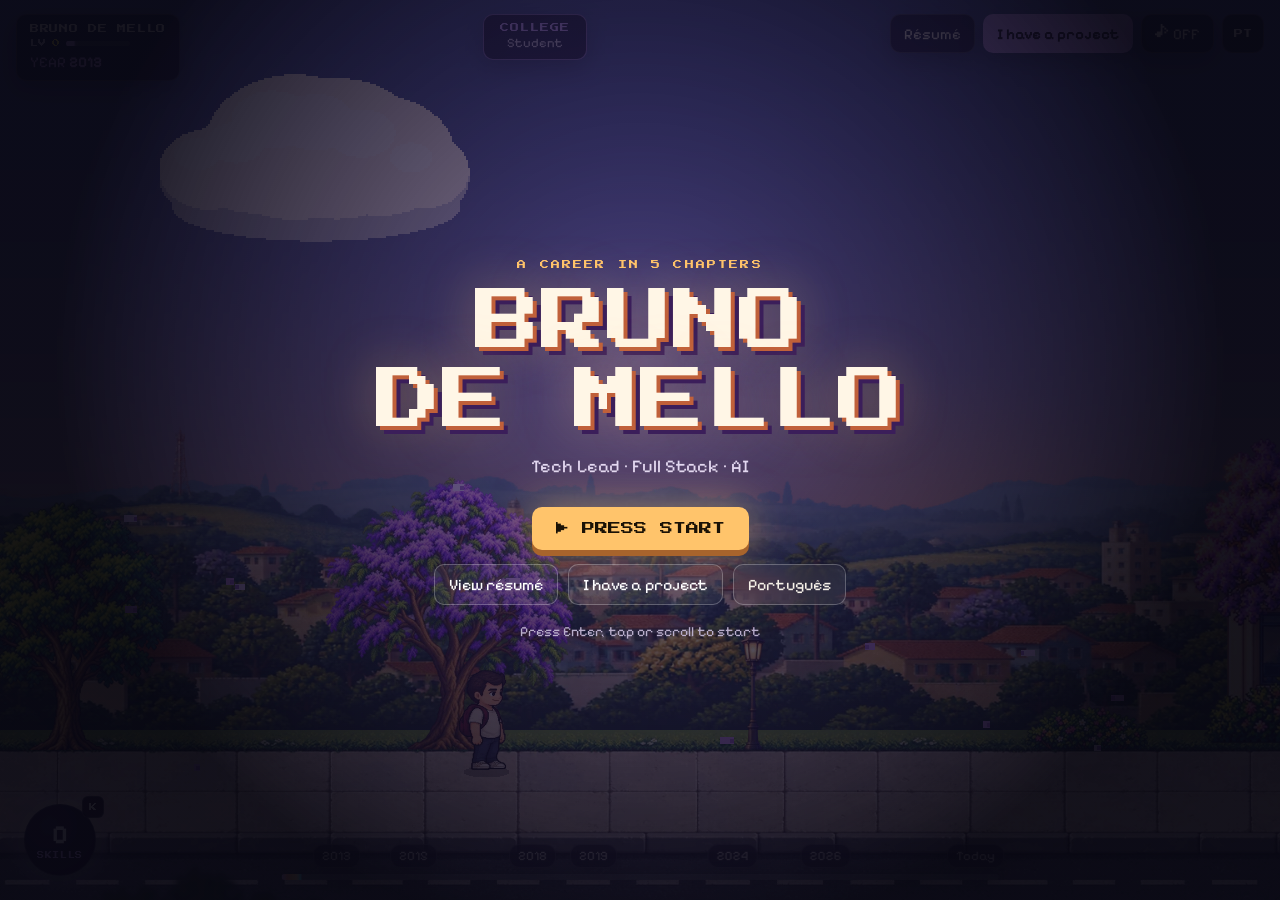
==== commit bc0c53a4: "v3: níveis por ano, classes e promoções, URBES em 2024 Nível = anos completos de experiência (11 hoj" ====
--- a/v3/en/index.html
+++ b/v3/en/index.html
@@ -138,8 +138,9 @@
       data-skills="React|Node.js|VTEX|Tray|Loja Integrada|APIs">
       <p class="kicker">2018</p>
       <h2>MktNow</h2>
-      <p class="role">Senior Developer · performance marketing agency</p>
-      <p class="body">React interfaces, Node.js back ends, integrations and stores on VTEX, Tray and Loja Integrada, with deployment and maintenance included. This is where the web became serious work.</p>
+      <p class="role">Performance marketing agency · joined as a Junior Developer</p>
+      <ol class="steps" data-from="1640,2150,2600,2820,3000,3150,3820"><li>Junior Developer</li><li>Email Marketing Analyst</li><li>Mid-level Developer</li><li>Email Marketing Lead</li><li>Senior Developer</li><li>Tech Lead</li><li>Head of Development</li></ol>
+      <p class="body">I joined as a junior developer and climbed one step at a time. Along the way: React interfaces, Node.js back ends, integrations and stores on VTEX, Tray and Loja Integrada, with deployment and maintenance included.</p>
     </article>
 
     <article class="station" data-id="tristar" data-x="2360" data-label="2019"
@@ -155,29 +156,40 @@
     <article class="station" data-id="email" data-x="2820"
       data-skills="Team coordination|Email marketing|GTM|GA4">
       <p class="kicker">Alongside development</p>
-      <h2>Email Marketing Lead</h2>
-      <p class="role">MktNow · about 2 years</p>
-      <p class="body">I coordinated the email marketing team without stepping away from development. I left it the right way: I trained the person who took over.</p>
+      <h2>Email Marketing</h2>
+      <p class="role">First as an analyst, then as the lead</p>
+      <p class="body">Beyond code, I went through email marketing twice: first as an analyst, then leading the team, without stepping away from development. I left it the right way: I trained the person who took over.</p>
     </article>
 
     <article class="station" data-id="techlead" data-x="3420" data-label="2024"
       data-skills="Architecture|Code review|VPS|DNS|Nginx">
       <p class="kicker">2024</p>
       <h2>Tech Lead</h2>
-      <p class="role">MktNow · technical leadership</p>
+      <p class="role">Technical leadership of the development team</p>
+      <ol class="steps" data-from="1640,2150,2600,2820,3000,3150,3820"><li>Junior Developer</li><li>Email Marketing Analyst</li><li>Mid-level Developer</li><li>Email Marketing Lead</li><li>Senior Developer</li><li>Tech Lead</li><li>Head of Development</li></ol>
       <p class="body">Architecture, code review and the decisions that keep projects standing, without leaving the code. The team starts walking alongside.</p>
+    </article>
+
+    <article class="station" data-id="urbes" data-x="3620"
+      data-skills="SQLite|Data troubleshooting">
+      <p class="kicker">2024 · freelance</p>
+      <h2>URBES</h2>
+      <p class="role">Maintenance of a Node.js + SQLite application</p>
+      <p class="body">A file-based data update flow and consistency investigations across files, database and interface.</p>
+      <p><a class="case" href="/en/work/urbes/">Read the full case study</a></p>
     </article>
 
     <article class="station" data-id="dept" data-x="4120" data-label="2026"
       data-skills="Team management|Prioritization|Applied AI|AI agents">
       <p class="kicker">2026</p>
       <h2>Head of Development</h2>
-      <p class="role">MktNow · the whole dev team</p>
+      <p class="role">The whole development department</p>
+      <ol class="steps" data-from="1640,2150,2600,2820,3000,3150,3820"><li>Junior Developer</li><li>Email Marketing Analyst</li><li>Mid-level Developer</li><li>Email Marketing Lead</li><li>Senior Developer</li><li>Tech Lead</li><li>Head of Development</li></ol>
       <p class="body">I lead a team of 5 to 6 developers: I run the dailies, prioritize and assign the work, and I'm the single point of contact between the agency and development.</p>
       <p class="body">I also lead AI adoption at the agency, building internal tools and bringing AI into the workflow.</p>
     </article>
 
-    <article class="station" data-id="personal" data-x="4340"
+    <article class="station" data-id="personal" data-x="4420"
       data-skills="Next.js|TypeScript|Prisma|PostgreSQL|Python">
       <p class="kicker">Personal projects</p>
       <h2>CareerOS and ClearDesk</h2>
@@ -187,16 +199,7 @@
       <p><a class="case" href="/en/work/careeros/">CareerOS case study</a> <a class="case" href="/en/work/cleardesk/">ClearDesk case study</a></p>
     </article>
 
-    <article class="station" data-id="urbes" data-x="4540"
-      data-skills="SQLite|Data troubleshooting">
-      <p class="kicker">Freelance</p>
-      <h2>URBES</h2>
-      <p class="role">Maintenance of a Node.js + SQLite application</p>
-      <p class="body">A file-based data update flow and consistency investigations across files, database and interface.</p>
-      <p><a class="case" href="/en/work/urbes/">Read the full case study</a></p>
-    </article>
-
-    <article class="station" data-id="labs" data-x="4860"
+    <article class="station" data-id="labs" data-x="4820"
       data-skills="Agent orchestration|Automation">
       <p class="kicker">Personal study</p>
       <h2>Labs</h2>
@@ -290,9 +293,9 @@
       </div>
       <h3>Experience</h3>
       <ul class="cv">
-        <li><b>MktNow</b><span>2018 – today</span><p>Head of Development (2026) · Tech Lead (2024) · Senior Developer (2018). Coordinated email marketing in parallel for about 2 years.</p></li>
+        <li><b>MktNow</b><span>2018 – today</span><p>Junior Developer → Email Marketing Analyst → Mid-level Developer → Email Marketing Lead → Senior Developer → Tech Lead (2024) → Head of Development (2026).</p></li>
         <li><b>Tri-Star Premium Services</b><span>2019 · freelance</span><p>Offline inspection app used at Viracopos, Guarulhos and Congonhas airports.</p></li>
-        <li><b>URBES</b><span>freelance</span><p>Maintenance of a Node.js + SQLite application.</p></li>
+        <li><b>URBES</b><span>2024 · freelance</span><p>Maintenance of a Node.js + SQLite application.</p></li>
         <li><b>i9</b><span>2015 – 2017</span><p>Web development and WordPress internship; Endeavor Brazil website redesign.</p></li>
         <li><b>Jr.com</b><span>2015 – 2018</span><p>Project trainee → Project director → President.</p></li>
       </ul>
--- a/v3/style.css
+++ b/v3/style.css
@@ -643,6 +643,24 @@
 @keyframes levelup-pulse { 50% { transform: scale(1.12); } }
 @keyframes levelup-stars { from { letter-spacing: 40px; opacity: 0; } to { letter-spacing: 6px; opacity: 1; } }
 @media (max-width: 720px) { .levelup { top: 110px; width: calc(100vw - 24px); padding: 14px 16px; } .level-bar { width: 40px; } }
+
+.lvpop {
+  position: absolute;
+  z-index: 24;
+  display: flex;
+  flex-direction: column;
+  align-items: center;
+  transform: translate(-50%, -100%);
+  pointer-events: none;
+  animation: lvpop 1.6s cubic-bezier(.2,1.2,.3,1) forwards;
+}
+.lvpop b { font-family: var(--pixel); font-size: 14px; color: #ffe14a; text-shadow: 2px 2px 0 #3b1e5a, 0 0 14px #ffd84a; }
+.lvpop small { font-family: var(--game); font-size: 13px; color: #fff; text-shadow: 1px 1px 0 #000; }
+@keyframes lvpop { 0% { opacity: 0; transform: translate(-50%, -60%) scale(0.5); } 15% { opacity: 1; transform: translate(-50%, -110%) scale(1.15); } 70% { opacity: 1; } 100% { opacity: 0; transform: translate(-50%, -220%) scale(1); } }
+#level.tick { display: inline-block; animation: tick 0.4s cubic-bezier(.2,1.6,.4,1); color: #ffe14a; }
+.levelup-from { font-family: var(--game); font-size: 16px; color: var(--muted); text-decoration: line-through; opacity: 0.8; }
+.bb-level { display: block; margin-bottom: 6px; font-family: var(--game); font-size: 20px; color: var(--accent); }
+.bb-steps li.now { background: var(--accent); color: #17121f; border-color: transparent; transform: scale(1.05); }
 
 .flash { position: absolute; inset: 0; z-index: 19; background: #fff; opacity: 0; pointer-events: none; }
 .flash.on { animation: flash 0.5s ease-out; }
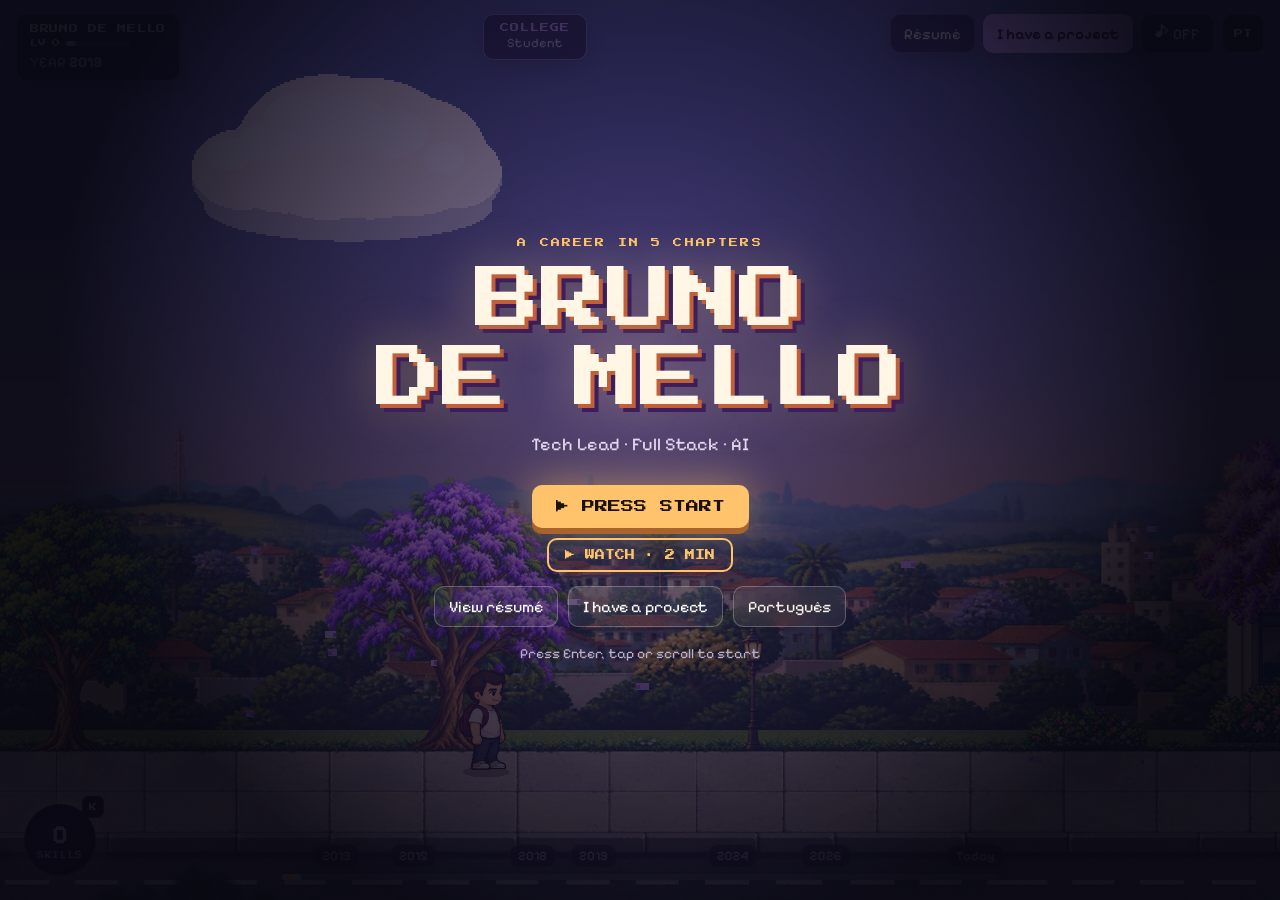
==== commit b1d306d6: "v3: time recrutado no cenário, modo assistir, contato e ficha final - Liderados esperam no cenário e" ====
--- a/v3/en/index.html
+++ b/v3/en/index.html
@@ -38,6 +38,7 @@
       <div class="hud-id">
         <span class="hud-name">BRUNO DE MELLO</span>
         <span class="hud-level"><i id="level-label">LEVEL</i> <b id="level">1</b><span class="level-bar"><span id="level-fill"></span></span></span>
+        <span class="hud-team" hidden><i id="team-label">TEAM</i> <b id="team">0</b></span>
         <span class="hud-year"><i id="year-prefix">YEAR </i><b id="year">2013</b></span>
       </div>
       <div class="era-badge" id="era-badge">
@@ -63,6 +64,21 @@
       <span class="orb-key">K</span>
     </button>
     <div class="skill-pops" id="skill-pops" aria-hidden="true"></div>
+
+    <div class="watch-bar" id="watch-bar" hidden>
+      <span>▶ WATCH MODE</span>
+      <button type="button" id="watch-stop">Take control</button>
+    </div>
+
+    <aside class="nudge" id="nudge" hidden>
+      <button type="button" class="nudge-close" id="nudge-close" aria-label="Close">✕</button>
+      <small>ENJOYING THE JOURNEY?</small>
+      <p>No need to reach the end: you can talk to me right now.</p>
+      <div class="nudge-actions">
+        <button type="button" data-panel="vagas">I have a job</button>
+        <button type="button" data-panel="projetos">I have a project</button>
+      </div>
+    </aside>
 
     <div class="hint" id="hint" hidden>
       <span class="hint-keys"><kbd>←</kbd><kbd>→</kbd> walk &nbsp;<kbd>Shift</kbd> run &nbsp;<kbd>↑</kbd> jump</span>
@@ -91,6 +107,7 @@
         <p class="title-sub">Tech Lead · Full Stack · AI</p>
         <button type="button" class="start" id="continue" hidden>▶ CONTINUE</button>
         <button type="button" class="start" id="start">▶ PRESS START</button>
+        <button type="button" class="start-alt" id="watch">▶ WATCH · 2 MIN</button>
         <div class="title-links">
           <button type="button" data-panel="vagas">View résumé</button>
           <button type="button" data-panel="projetos">I have a project</button>
@@ -290,6 +307,7 @@
         <a class="btn primary" href="/en/resume/">Full résumé</a>
         <a class="btn" href="/downloads/bruno-de-mello-en.pdf" download>Download PDF</a>
         <a class="btn" href="mailto:contact@brunodemello.dev?subject=Job%20opportunity">contact@brunodemello.dev</a>
+        <button type="button" class="btn" data-copy="contact@brunodemello.dev">Copy e-mail</button>
       </div>
       <h3>Experience</h3>
       <ul class="cv">
@@ -328,7 +346,9 @@
       <p class="panel-note">Fixed-price projects or a monthly maintenance plan. Custom quote. <b>Limited availability: taking new projects.</b></p>
       <div class="panel-actions">
         <a class="btn primary" href="mailto:contact@brunodemello.dev?subject=Project">Request a quote</a>
-      </div>
+        <button type="button" class="btn" data-copy="contact@brunodemello.dev">Copy e-mail</button>
+      </div>
+      <p class="panel-mail">Or write directly to <b>contact@brunodemello.dev</b></p>
     </div>
   </dialog>
 </body>
--- a/v3/style.css
+++ b/v3/style.css
@@ -165,6 +165,11 @@
 .hud-name { font-family: var(--pixel); font-size: 9px; letter-spacing: 0.08em; }
 .hud-level { display: flex; align-items: center; gap: 6px; font-family: var(--pixel); font-size: 8px; color: var(--muted); }
 .hud-level i { font-style: normal; }
+.hud-team { display: flex; align-items: center; gap: 6px; font-family: var(--pixel); font-size: 8px; color: var(--muted); }
+.hud-team[hidden] { display: none; }
+.hud-team i { font-style: normal; }
+.hud-team b { color: #fff; font-weight: 400; }
+#team.tick { display: inline-block; animation: tick 0.4s cubic-bezier(.2,1.6,.4,1); color: #3cf2ff; }
 .hud-level b { color: #fff; font-weight: 400; }
 .level-bar { width: 64px; height: 5px; border-radius: 99px; background: rgba(255, 255, 255, 0.15); overflow: hidden; }
 #level-fill { display: block; height: 100%; background: var(--accent); transform-origin: left; transform: scaleX(0); box-shadow: 0 0 8px var(--accent); }
@@ -655,6 +660,7 @@
   animation: lvpop 1.6s cubic-bezier(.2,1.2,.3,1) forwards;
 }
 .lvpop b { font-family: var(--pixel); font-size: 14px; color: #ffe14a; text-shadow: 2px 2px 0 #3b1e5a, 0 0 14px #ffd84a; }
+.lvpop.team b { color: #3cf2ff; text-shadow: 2px 2px 0 #10304a, 0 0 14px #3cf2ff; }
 .lvpop small { font-family: var(--game); font-size: 13px; color: #fff; text-shadow: 1px 1px 0 #000; }
 @keyframes lvpop { 0% { opacity: 0; transform: translate(-50%, -60%) scale(0.5); } 15% { opacity: 1; transform: translate(-50%, -110%) scale(1.15); } 70% { opacity: 1; } 100% { opacity: 0; transform: translate(-50%, -220%) scale(1); } }
 #level.tick { display: inline-block; animation: tick 0.4s cubic-bezier(.2,1.6,.4,1); color: #ffe14a; }
@@ -766,6 +772,8 @@
 }
 .start:hover, .start:focus-visible { animation: none; background: #fff; outline: none; }
 .start[hidden] { display: none; }
+.start-alt { margin-top: -4px; padding: 10px 16px; background: transparent; color: #ffc46b; border: 2px solid #ffc46b; border-radius: 10px; font-family: var(--pixel); font-size: 10px; }
+.start-alt:hover, .start-alt:focus-visible { background: rgba(255, 196, 107, 0.15); outline: none; }
 .title-card.has-save #start { margin-top: 0; padding: 10px 16px; background: transparent; color: #ffc46b; border: 2px solid #ffc46b; box-shadow: none; font-size: 10px; animation: none; }
 .start:active { transform: translateY(4px); box-shadow: 0 2px 0 #a8642c; }
 .title-links { display: flex; flex-wrap: wrap; justify-content: center; gap: 10px; }
@@ -1065,3 +1073,70 @@
 @keyframes panel-in { 0% { opacity: 0; transform: translateY(20px) scale(0.97); } 100% { opacity: 1; transform: none; } }
 @keyframes fade-in { from { opacity: 0; } to { opacity: 1; } }
 @keyframes swap { from { opacity: 0; transform: translateY(8px); } to { opacity: 1; transform: none; } }
+
+/* ---------- watch mode, contact nudge, copy e-mail ---------- */
+
+.watch-bar {
+  position: absolute;
+  left: 50%;
+  top: 64px;
+  z-index: 13;
+  display: flex;
+  align-items: center;
+  gap: 12px;
+  padding: 6px 6px 6px 14px;
+  transform: translateX(-50%);
+  background: var(--glass-strong);
+  border: 1px solid color-mix(in srgb, var(--accent) 70%, transparent);
+  border-radius: 999px;
+  font-family: var(--pixel);
+  font-size: 9px;
+  color: var(--accent);
+  white-space: nowrap;
+}
+.watch-bar[hidden] { display: none; }
+.watch-bar button { padding: 6px 12px; background: var(--accent); color: #17121f; border: 0; border-radius: 999px; font-family: var(--game); font-size: 15px; }
+
+.nudge {
+  position: absolute;
+  right: 16px;
+  top: 76px;
+  z-index: 14;
+  width: min(320px, calc(100vw - 32px));
+  padding: 14px 16px;
+  background: var(--glass-strong);
+  border: 2px solid var(--accent);
+  border-radius: 12px;
+  box-shadow: 0 0 30px color-mix(in srgb, var(--accent) 35%, transparent), 0 10px 30px rgba(0, 0, 0, 0.4);
+  color: var(--ink);
+  animation: nudge-in 0.45s cubic-bezier(.2, 1.4, .4, 1);
+}
+.nudge[hidden] { display: none; }
+.nudge small { font-family: var(--pixel); font-size: 9px; color: var(--accent); }
+.nudge p { margin: 8px 0 12px; font-family: var(--sans); font-size: 15px; line-height: 1.4; }
+.nudge-actions { display: flex; flex-wrap: wrap; gap: 8px; }
+.nudge-actions button { padding: 8px 12px; background: var(--accent); color: #17121f; border: 0; border-radius: 8px; font-family: var(--game); font-size: 15px; }
+.nudge-actions button + button { background: transparent; color: var(--ink); border: 1px solid var(--line); }
+.nudge-close { position: absolute; right: 8px; top: 6px; padding: 4px 8px; background: none; border: 0; color: var(--muted); font-size: 14px; }
+@keyframes nudge-in { from { opacity: 0; transform: translateY(-12px) scale(0.95); } }
+/* On phones billboards dock at the top, but the nudge only shows with none open. */
+@media (max-width: 720px) { .nudge { top: 70px; padding: 12px 14px; } .nudge p { font-size: 14px; } }
+
+.panel-mail { margin: 10px 0 0; color: var(--muted); font-size: 14px; }
+.panel-mail b { color: var(--ink); user-select: all; }
+.btn.copied, .bb-btn.copied { color: var(--accent); border-color: var(--accent); }
+
+/* ---------- character sheet (ending card) ---------- */
+
+.sheet { display: flex; align-items: center; gap: 12px; margin-bottom: 10px; }
+.sheet-portrait { flex: none; width: 76px; height: 76px; object-fit: contain; object-position: bottom; background: radial-gradient(circle at 50% 60%, color-mix(in srgb, var(--accent) 30%, transparent), transparent 70%); border: 1px solid var(--line); border-radius: 10px; }
+.sheet-kicker { font-family: var(--pixel); font-size: 8px; color: var(--muted); }
+.sheet .bb-level { margin: 4px 0 6px; font-size: 17px; }
+.sheet-facts { display: flex; flex-wrap: wrap; gap: 4px; margin: 0; padding: 0; list-style: none; }
+.sheet-facts li { padding: 2px 8px; border: 1px solid var(--line); border-radius: 999px; font-size: 12px; color: var(--ink); }
+.sheet-attrs { display: grid; grid-template-columns: 1fr 1fr; gap: 4px 14px; margin: 0 0 10px; padding: 0; list-style: none; }
+.sheet-attrs li { display: grid; grid-template-columns: 1fr auto; align-items: center; gap: 2px 8px; font-size: 11px; }
+.sheet-name { font-family: var(--game); font-size: 12px; color: var(--muted); text-transform: uppercase; white-space: nowrap; overflow: hidden; text-overflow: ellipsis; }
+.sheet-n { font-family: var(--game); font-size: 12px; color: var(--ink); font-weight: 400; }
+.sheet-bar { grid-column: 1 / -1; height: 5px; background: rgba(255, 255, 255, 0.1); border-radius: 3px; overflow: hidden; }
+.sheet-bar i { display: block; height: 100%; background: var(--accent); transform: scaleX(0); transform-origin: left; transition: transform 0.6s ease; }
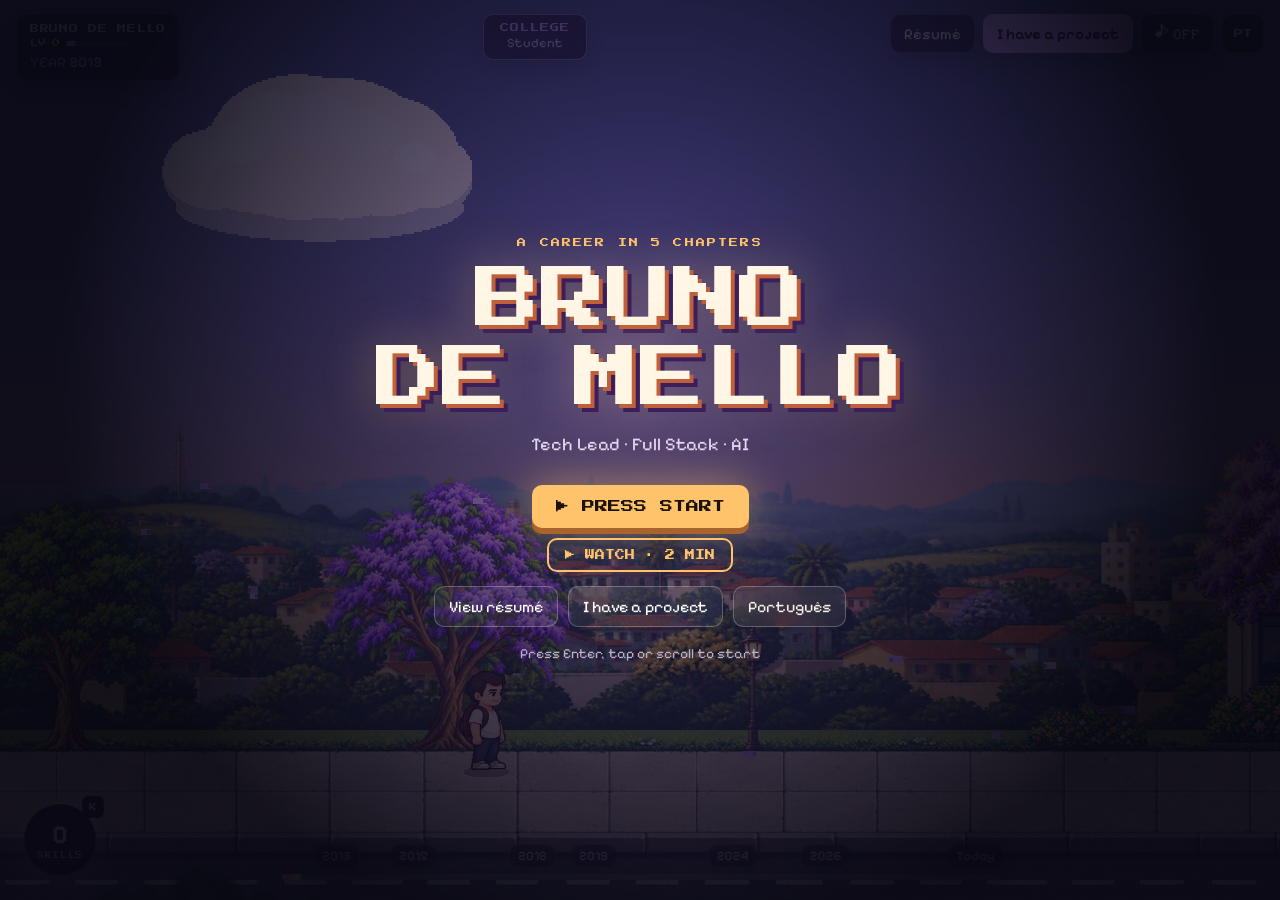
==== commit ec605236: "v3: imagem da ficha para compartilhar, dica de som e texto da Unesp - Compartilhar gera uma imagem 1" ====
--- a/v3/en/index.html
+++ b/v3/en/index.html
@@ -131,7 +131,7 @@
       <p class="kicker">2013</p>
       <h2>Unesp Bauru</h2>
       <p class="role">Computer Science, then Information Systems</p>
-      <p class="body">Where it all began: I started in Computer Science and later moved to Information Systems at Unesp, in Bauru, Brazil. I put my degree on hold in 2018 to work full time.</p>
+      <p class="body">Where it all began: I started in Computer Science and later moved to Information Systems at Unesp, in Bauru, Brazil. The logic and algorithms I still rely on come from here. In 2018 I put the degree on hold to commit fully to my work at MktNow.</p>
     </article>
 
     <article class="station" data-id="jrcom" data-x="1000" data-label="2015"
--- a/v3/style.css
+++ b/v3/style.css
@@ -1076,16 +1076,16 @@
 
 /* ---------- watch mode, contact nudge, copy e-mail ---------- */
 
+/* Under the name card, clear of the billboards hanging from the top. */
 .watch-bar {
   position: absolute;
-  left: 50%;
-  top: 64px;
+  left: 12px;
+  top: 90px;
   z-index: 13;
   display: flex;
   align-items: center;
   gap: 12px;
   padding: 6px 6px 6px 14px;
-  transform: translateX(-50%);
   background: var(--glass-strong);
   border: 1px solid color-mix(in srgb, var(--accent) 70%, transparent);
   border-radius: 999px;
@@ -1119,6 +1119,7 @@
 .nudge-actions button + button { background: transparent; color: var(--ink); border: 1px solid var(--line); }
 .nudge-close { position: absolute; right: 8px; top: 6px; padding: 4px 8px; background: none; border: 0; color: var(--muted); font-size: 14px; }
 @keyframes nudge-in { from { opacity: 0; transform: translateY(-12px) scale(0.95); } }
+@media (max-width: 720px) { .watch-bar { left: 50%; top: auto; bottom: calc(150px + var(--safe-bottom)); transform: translateX(-50%); } }
 /* On phones billboards dock at the top, but the nudge only shows with none open. */
 @media (max-width: 720px) { .nudge { top: 70px; padding: 12px 14px; } .nudge p { font-size: 14px; } }
 
@@ -1128,15 +1129,42 @@
 
 /* ---------- character sheet (ending card) ---------- */
 
-.sheet { display: flex; align-items: center; gap: 12px; margin-bottom: 10px; }
-.sheet-portrait { flex: none; width: 76px; height: 76px; object-fit: contain; object-position: bottom; background: radial-gradient(circle at 50% 60%, color-mix(in srgb, var(--accent) 30%, transparent), transparent 70%); border: 1px solid var(--line); border-radius: 10px; }
-.sheet-kicker { font-family: var(--pixel); font-size: 8px; color: var(--muted); }
-.sheet .bb-level { margin: 4px 0 6px; font-size: 17px; }
-.sheet-facts { display: flex; flex-wrap: wrap; gap: 4px; margin: 0; padding: 0; list-style: none; }
-.sheet-facts li { padding: 2px 8px; border: 1px solid var(--line); border-radius: 999px; font-size: 12px; color: var(--ink); }
-.sheet-attrs { display: grid; grid-template-columns: 1fr 1fr; gap: 4px 14px; margin: 0 0 10px; padding: 0; list-style: none; }
-.sheet-attrs li { display: grid; grid-template-columns: 1fr auto; align-items: center; gap: 2px 8px; font-size: 11px; }
-.sheet-name { font-family: var(--game); font-size: 12px; color: var(--muted); text-transform: uppercase; white-space: nowrap; overflow: hidden; text-overflow: ellipsis; }
-.sheet-n { font-family: var(--game); font-size: 12px; color: var(--ink); font-weight: 400; }
-.sheet-bar { grid-column: 1 / -1; height: 5px; background: rgba(255, 255, 255, 0.1); border-radius: 3px; overflow: hidden; }
+/* The office billboard: the sheet replaces the subtitle and the body text. */
+.bb[data-id='office'] .bb-role, .bb[data-id='office'] .bb-body { display: none; }
+.bb[data-id='office'] .bb-ending { margin-top: 10px; padding-top: 0; border-top: 0; }
+.sheet { display: flex; align-items: center; gap: 12px; margin-bottom: 12px; }
+.sheet-portrait { flex: none; width: 56px; height: 56px; overflow: hidden; border: 1px solid color-mix(in srgb, var(--accent) 50%, transparent); border-radius: 50%; background: radial-gradient(circle at 50% 70%, color-mix(in srgb, var(--accent) 35%, transparent), rgba(0, 0, 0, 0.3) 75%); }
+/* Head and shoulders of the 256-px idle pose (figure spans x 77–178, y 49–239). */
+.sheet-portrait img { display: block; width: 130px; max-width: none; margin: -18px 0 0 -37px; }
+.sheet .bb-level { margin: 0 0 2px; font-size: 16px; line-height: 1.25; }
+.sheet-facts { margin: 0; font-size: 13px; color: var(--muted); }
+.sheet-attrs { display: grid; grid-template-columns: repeat(4, 1fr); gap: 8px 12px; margin: 0 0 12px; padding: 0; list-style: none; }
+.sheet-attrs li { display: flex; flex-direction: column; gap: 3px; }
+.sheet-name { font-family: var(--game); font-size: 12px; color: var(--muted); white-space: nowrap; }
+.sheet-bar { height: 4px; background: rgba(255, 255, 255, 0.1); border-radius: 2px; overflow: hidden; }
 .sheet-bar i { display: block; height: 100%; background: var(--accent); transform: scaleX(0); transform-origin: left; transition: transform 0.6s ease; }
+.bb[data-id='office'] .bb-stats { margin: 0 0 12px; font-size: 13px; color: var(--muted); }
+.bb[data-id='office'] .bb-stats b { font-size: 16px; }
+.bb[data-id='office'] .bb-actions { display: grid; grid-template-columns: 1fr 1fr; }
+.bb-extras { display: flex; flex-wrap: wrap; justify-content: center; gap: 4px 12px; margin-top: 10px; }
+.bb-extras button { padding: 2px 0; background: none; border: 0; color: var(--muted); font-family: var(--game); font-size: 13px; text-decoration: underline; text-decoration-color: rgba(255, 255, 255, 0.25); text-underline-offset: 3px; }
+.bb-extras button:hover, .bb-extras button.copied { color: var(--accent); }
+
+/* ---------- sound hint ---------- */
+
+.sound-hint {
+  position: absolute;
+  z-index: 15;
+  padding: 8px 12px;
+  background: var(--glass-strong);
+  border: 1px solid var(--accent);
+  border-radius: 8px;
+  font-family: var(--game);
+  font-size: 15px;
+  color: var(--ink);
+  animation: nudge-in 0.4s cubic-bezier(.2, 1.4, .4, 1);
+  pointer-events: none;
+}
+.sound-hint::before { content: ''; position: absolute; top: -6px; right: 18px; width: 10px; height: 10px; background: var(--glass-strong); border-left: 1px solid var(--accent); border-top: 1px solid var(--accent); transform: rotate(45deg); }
+#sound.hinting { animation: sound-pulse 0.9s ease-in-out infinite; }
+@keyframes sound-pulse { 50% { box-shadow: 0 0 0 4px color-mix(in srgb, var(--accent) 45%, transparent); } }
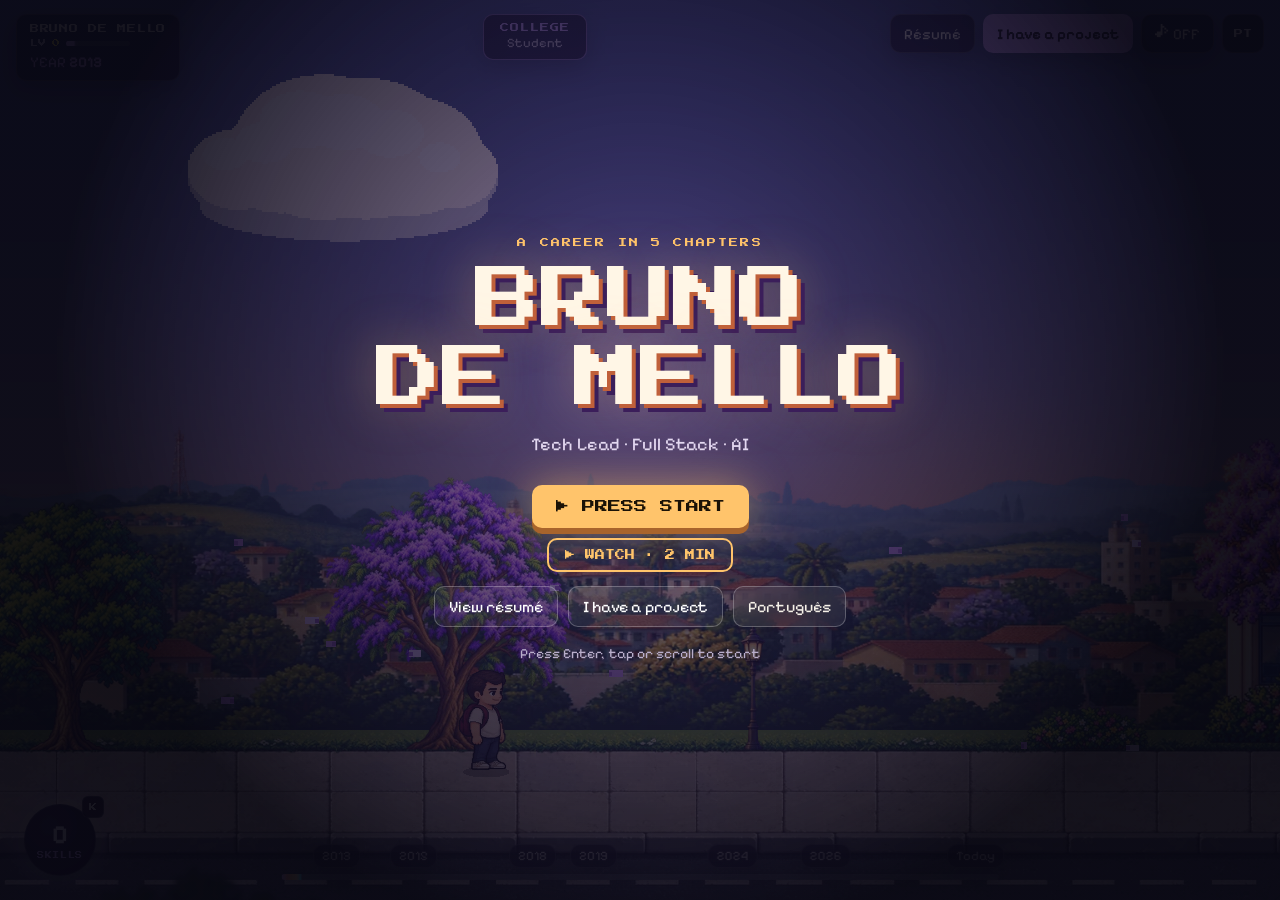
==== commit b7182b42: "v3: trabalhos e processo no painel de projetos, escada compacta e botão de copiar - Painel de projet" ====
--- a/v3/en/index.html
+++ b/v3/en/index.html
@@ -343,6 +343,20 @@
         <li><b>Maintenance and infrastructure</b>VPS, DNS, deployment and fixes</li>
         <li><b>Analytics</b>GTM, GA4 and dataLayer</li>
       </ul>
+      <h3>Work</h3>
+      <ul class="works">
+        <li><a href="/en/work/tri-star/"><b>Tri-Star</b><span>Offline inspection app used at 3 airports</span></a></li>
+        <li><a href="/en/work/urbes/"><b>URBES</b><span>Maintenance of a Node.js + SQLite application</span></a></li>
+        <li><a href="/en/work/careeros/"><b>CareerOS</b><span>My own product, built end to end</span></a></li>
+        <li><a href="/en/work/cleardesk/"><b>ClearDesk</b><span>From enquiry to quote follow-up</span></a></li>
+        <li><a href="/en/work/dunder-labs/"><b>Labs</b><span>A team of AI agents with human review</span></a></li>
+      </ul>
+      <h3>How it works</h3>
+      <ol class="process">
+        <li><b>Talk</b>You tell me the problem and the goal.</li>
+        <li><b>Proposal</b>Scope, timeline and price in writing.</li>
+        <li><b>Delivery</b>Follow-up during the project and maintenance afterwards, if you want.</li>
+      </ol>
       <p class="panel-note">Fixed-price projects or a monthly maintenance plan. Custom quote. <b>Limited availability: taking new projects.</b></p>
       <div class="panel-actions">
         <a class="btn primary" href="mailto:contact@brunodemello.dev?subject=Project">Request a quote</a>
--- a/v3/style.css
+++ b/v3/style.css
@@ -667,6 +667,11 @@
 .levelup-from { font-family: var(--game); font-size: 16px; color: var(--muted); text-decoration: line-through; opacity: 0.8; }
 .bb-level { display: block; margin-bottom: 6px; font-family: var(--game); font-size: 20px; color: var(--accent); }
 .bb-steps li.now { background: var(--accent); color: #17121f; border-color: transparent; transform: scale(1.05); }
+/* Repeated ladders (after the first billboard that shows it): past and future steps shrink
+   to dots and only the current role stays a label. */
+.bb-steps.compact { align-items: center; }
+.bb-steps.compact li:not(.now) { width: 9px; height: 9px; padding: 0; overflow: hidden; border-radius: 50%; font-size: 0; }
+.bb-steps.compact li.on:not(.now) { background: var(--accent); opacity: 0.8; }
 
 .flash { position: absolute; inset: 0; z-index: 19; background: #fff; opacity: 0; pointer-events: none; }
 .flash.on { animation: flash 0.5s ease-out; }
@@ -995,6 +1000,8 @@
   font-family: var(--game);
   font-size: 16px;
 }
+/* <button class="btn"> must not fall back to the browser's light button background. */
+button.btn { background: rgba(255, 255, 255, 0.06); color: #fff; cursor: pointer; }
 .btn.primary { background: var(--accent); color: #17121f; border-color: transparent; font-weight: 700; box-shadow: 0 4px 0 color-mix(in srgb, var(--accent) 45%, #000); }
 .btn:hover { filter: brightness(1.1); }
 .cv, .services, .links { margin: 0; padding: 0; list-style: none; }
@@ -1006,6 +1013,16 @@
 .services li { padding: 14px; background: rgba(255, 255, 255, 0.05); border: 1px solid rgba(255, 255, 255, 0.08); border-radius: 14px; color: #cfc8b9; font-size: 14px; }
 .services li b { display: block; color: #fff; margin-bottom: 4px; font-family: var(--game); font-size: 17px; }
 .links li { padding: 6px 0; color: #cfc8b9; }
+.works { display: grid; grid-template-columns: repeat(auto-fill, minmax(200px, 1fr)); gap: 8px; margin: 0; padding: 0; list-style: none; }
+.works a { display: block; height: 100%; box-sizing: border-box; padding: 10px 12px; border: 1px solid color-mix(in srgb, var(--accent) 35%, transparent); border-radius: 12px; color: #cfc8b9; font-size: 13px; text-decoration: none; }
+.works a:hover { border-color: var(--accent); background: rgba(255, 255, 255, 0.04); }
+.works b { display: block; margin-bottom: 2px; color: var(--accent); font-family: var(--game); font-size: 16px; }
+.works b::after { content: ' →'; }
+.process { display: grid; grid-template-columns: repeat(3, 1fr); gap: 8px; margin: 0; padding: 0; list-style: none; counter-reset: step; }
+.process li { padding: 10px 12px; background: rgba(255, 255, 255, 0.04); border-radius: 12px; color: #cfc8b9; font-size: 13px; counter-increment: step; }
+.process b { display: block; margin-bottom: 2px; color: #fff; font-family: var(--game); font-size: 16px; }
+.process b::before { content: counter(step) '. '; color: var(--accent); }
+@media (max-width: 560px) { .process { grid-template-columns: 1fr; } }
 .links a { color: var(--accent); font-weight: 700; margin-right: 6px; }
 
 /* ---------- responsive ---------- */
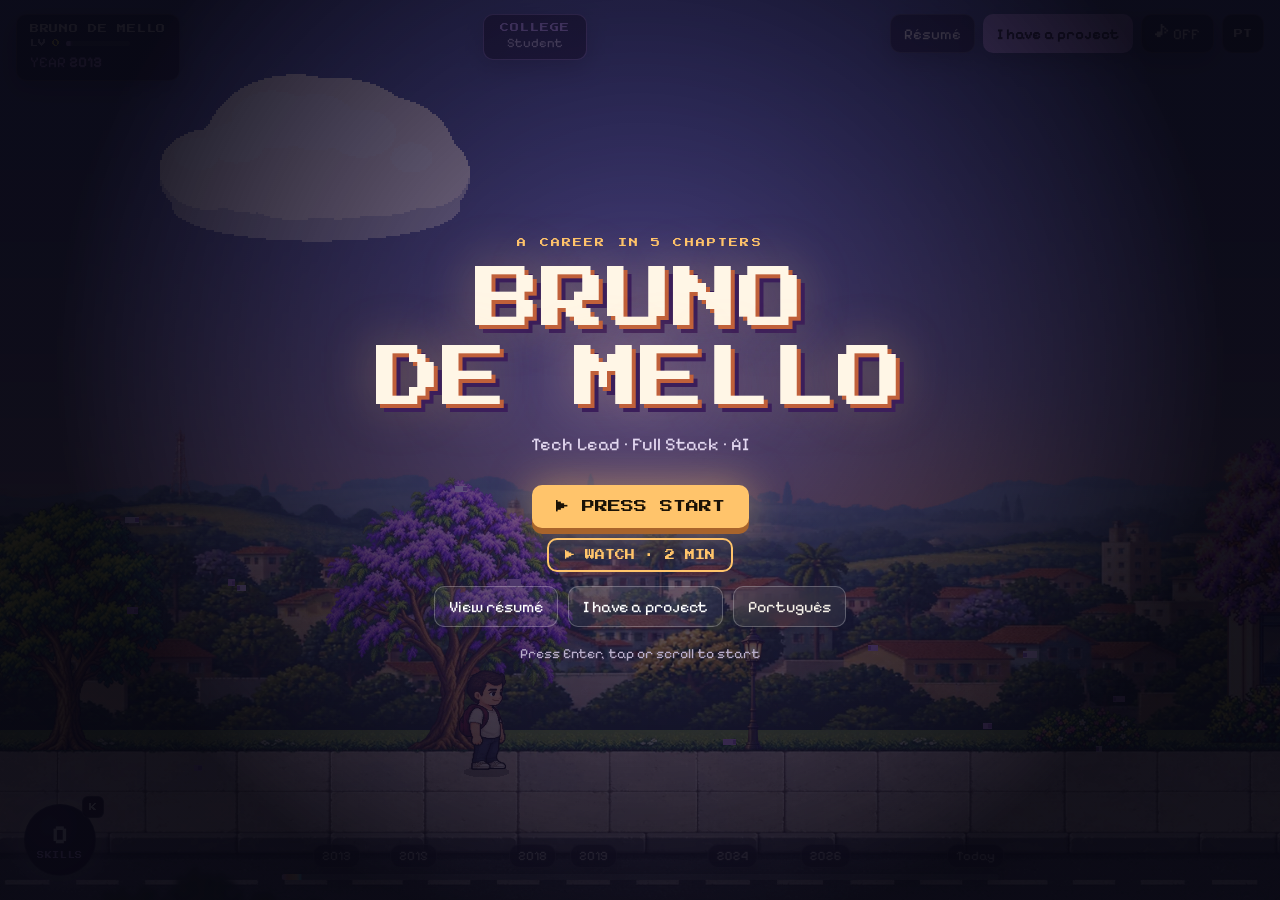
==== commit fba0f83c: "v3: dados verificados, marco do OCR e URBES como app iOS em 2023 - Novo marco Fit Food: OCR no catál" ====
--- a/v3/en/index.html
+++ b/v3/en/index.html
@@ -161,12 +161,12 @@
     </article>
 
     <article class="station" data-id="tristar" data-x="2360" data-label="2019"
-      data-skills="PouchDB|Offline-first|Mobile web">
-      <p class="kicker">2019 · freelance, alongside MktNow</p>
+      data-skills="Apache Cordova|PouchDB|Offline-first|Mobile web">
+      <p class="kicker">Jan – May 2019 · freelance, alongside MktNow</p>
       <h2>Tri-Star Premium Services</h2>
       <p class="role">Inspection app for civil aviation</p>
       <ul class="board"><li><span>VIRACOPOS</span><span>VCP</span><span>IN USE</span></li><li><span>GUARULHOS</span><span>GRU</span><span>IN USE</span></li><li><span>CONGONHAS</span><span>CGH</span><span>IN USE</span></li></ul>
-      <p class="body">A mobile app that works offline so civil aviation security agents can check prohibited items at boarding.</p>
+      <p class="body">An Apache Cordova mobile app that works offline so civil aviation security agents can look up prohibited items at boarding. Data lives on the device (PouchDB) and syncs with CouchDB when the connection comes back.</p>
       <p><a class="case" href="/en/work/tri-star/">Read the full case study</a></p>
     </article>
 
@@ -176,6 +176,15 @@
       <h2>Email Marketing</h2>
       <p class="role">First as an analyst, then as the lead</p>
       <p class="body">Beyond code, I went through email marketing twice: first as an analyst, then leading the team, without stepping away from development. I left it the right way: I trained the person who took over.</p>
+    </article>
+
+    <article class="station" data-id="urbes" data-x="3080"
+      data-skills="iOS|SQLite|Data troubleshooting|Linux">
+      <p class="kicker">2023 · freelance</p>
+      <h2>URBES</h2>
+      <p class="role">A public transport iOS app with its own back end</p>
+      <p class="body">Routes, itineraries and fares on the phone. I look after the Cordova app with local SQLite databases, the Node.js back end, the routines that update and sync the data and the Linux server, all the way to building and publishing on the App Store. I built the app in 2023 and still handle its maintenance and new features.</p>
+      <p><a class="case" href="/en/work/urbes/">Read the full case study</a></p>
     </article>
 
     <article class="station" data-id="techlead" data-x="3420" data-label="2024"
@@ -187,26 +196,26 @@
       <p class="body">Architecture, code review and the decisions that keep projects standing, without leaving the code. The team starts walking alongside.</p>
     </article>
 
-    <article class="station" data-id="urbes" data-x="3620"
-      data-skills="SQLite|Data troubleshooting">
-      <p class="kicker">2024 · freelance</p>
-      <h2>URBES</h2>
-      <p class="role">Maintenance of a Node.js + SQLite application</p>
-      <p class="body">A file-based data update flow and consistency investigations across files, database and interface.</p>
-      <p><a class="case" href="/en/work/urbes/">Read the full case study</a></p>
-    </article>
-
     <article class="station" data-id="dept" data-x="4120" data-label="2026"
-      data-skills="Team management|Prioritization|Applied AI|AI agents">
+      data-skills="Team management|Prioritization|Applied AI|AI agents|MySQL">
       <p class="kicker">2026</p>
       <h2>Head of Development</h2>
       <p class="role">The whole development department</p>
       <ol class="steps" data-from="1640,2150,2600,2820,3000,3150,3820"><li>Junior Developer</li><li>Email Marketing Analyst</li><li>Mid-level Developer</li><li>Email Marketing Lead</li><li>Senior Developer</li><li>Tech Lead</li><li>Head of Development</li></ol>
       <p class="body">I lead a team of 5 to 6 developers: I run the dailies, prioritize and assign the work, and I'm the single point of contact between the agency and development.</p>
-      <p class="body">I also lead AI adoption at the agency, building internal tools and bringing AI into the workflow.</p>
-    </article>
-
-    <article class="station" data-id="personal" data-x="4420"
+      <p class="body">I also lead AI adoption at the agency and build its internal tools: an analytics dashboard in React, a digital assessment tool in Node.js with MySQL and the foundation of a social media platform integrated with Meta and YouTube.</p>
+    </article>
+
+    <article class="station" data-id="fitfood" data-x="4320"
+      data-skills="OCR|Image processing">
+      <p class="kicker">2026 · automation</p>
+      <h2>Fit Food · OCR on the catalog</h2>
+      <p class="role">Nutrition tables found automatically</p>
+      <ul class="board"><li><span>PRODUCTS</span><span>187</span><span>READ</span></li><li><span>IMAGES</span><span>566</span><span>ANALYZED</span></li><li><span>TABLES</span><span>305</span><span>FOUND</span></li></ul>
+      <p class="body">A Python script reads the catalog through the Loja Integrada API, runs OCR (Tesseract) on every image and picks out the nutrition tables. The result becomes JSON behind a button that shows the table on the product page: 143 products got their table, replacing part of the manual sorting of photos.</p>
+    </article>
+
+    <article class="station" data-id="personal" data-x="4520"
       data-skills="Next.js|TypeScript|Prisma|PostgreSQL|Python">
       <p class="kicker">Personal projects</p>
       <h2>CareerOS and ClearDesk</h2>
@@ -216,7 +225,7 @@
       <p><a class="case" href="/en/work/careeros/">CareerOS case study</a> <a class="case" href="/en/work/cleardesk/">ClearDesk case study</a></p>
     </article>
 
-    <article class="station" data-id="labs" data-x="4820"
+    <article class="station" data-id="labs" data-x="4880"
       data-skills="Agent orchestration|Automation">
       <p class="kicker">Personal study</p>
       <h2>Labs</h2>
@@ -243,7 +252,7 @@
       <li data-skill="CSS" data-code="CSS" data-group="front"><b>CSS</b> Responsive layouts with CSS and SCSS, adapting interfaces to any screen.</li>
       <li data-skill="JavaScript" data-code="JS" data-group="front"><b>JavaScript</b> The core language of my work: from the i9 internship to React and Node.js applications.</li>
       <li data-skill="WordPress" data-code="WP" data-group="front"><b>WordPress</b> Institutional websites since i9, including the Endeavor Brazil redesign, and many agency projects.</li>
-      <li data-skill="React" data-code="RCT" data-group="front"><b>React</b> Interfaces I have built and maintained at MktNow since 2018.</li>
+      <li data-skill="React" data-code="RCT" data-group="front"><b>React</b> Interfaces I have built and maintained at MktNow since 2018. About 90% of my recent front-end work, at the agency and freelance, is React.</li>
       <li data-skill="Node.js" data-code="NODE" data-group="back"><b>Node.js</b> Back ends, APIs and integrations at MktNow, plus the URBES application.</li>
       <li data-skill="VTEX" data-code="VTEX" data-group="ecom"><b>VTEX</b> Stores and e-commerce integrations for agency clients.</li>
       <li data-skill="Tray" data-code="TRAY" data-group="ecom"><b>Tray</b> Tray stores with rules specific to each client's operation.</li>
@@ -251,6 +260,7 @@
       <li data-skill="APIs" data-code="API" data-group="back"><b>APIs</b> Integrations between services, forms and CRMs, with each client's business rules.</li>
       <li data-skill="PouchDB" data-code="PDB" data-group="back"><b>PouchDB</b> The local database of the Tri-Star app, which had to work without internet at airports.</li>
       <li data-skill="Offline-first" data-code="OFF" data-group="back"><b>Offline-first</b> In the Tri-Star app, agents checked items even without a connection, and data synced later.</li>
+      <li data-skill="Apache Cordova" data-code="CDV" data-group="front"><b>Apache Cordova</b> Hybrid mobile apps: Tri-Star’s in 2019 and, later, the URBES iOS app.</li>
       <li data-skill="Mobile web" data-code="MOB" data-group="front"><b>Mobile web</b> The Tri-Star inspection app, used on phones by civil aviation security agents.</li>
       <li data-skill="Team coordination" data-code="CRD" data-group="lead"><b>Team coordination</b> I coordinated the email marketing team for about two years, alongside development.</li>
       <li data-skill="Email marketing" data-code="MAIL" data-group="mkt"><b>Email marketing</b> Operations and campaigns at MktNow, until I trained the person who took over.</li>
@@ -265,8 +275,13 @@
       <li data-skill="Prioritization" data-code="PRI" data-group="lead"><b>Prioritization</b> I decide what comes first and I'm the single point of contact between the agency and the dev team.</li>
       <li data-skill="Applied AI" data-code="AI" data-group="ai"><b>Applied AI</b> I lead AI adoption at the agency, with internal tools and AI in the workflow.</li>
       <li data-skill="AI agents" data-code="AGT" data-group="ai"><b>AI agents</b> I use agents in development and study how they can build quality software.</li>
-      <li data-skill="SQLite" data-code="SQL" data-group="back"><b>SQLite</b> The database of the URBES application, where I investigated consistency across files, database and interface.</li>
+      <li data-skill="iOS" data-code="IOS" data-group="front"><b>iOS</b> The URBES app: testing in the simulator and Xcode, building and publishing on the App Store.</li>
+      <li data-skill="SQLite" data-code="SQL" data-group="back"><b>SQLite</b> The local databases of the URBES app and consistency across files, database and interface.</li>
       <li data-skill="Data troubleshooting" data-code="DIAG" data-group="back"><b>Data troubleshooting</b> Tracking where data gets lost: from the update file to what shows on screen.</li>
+      <li data-skill="Linux" data-code="LNX" data-group="infra"><b>Linux</b> The URBES server: Node.js with PM2 and day-to-day maintenance.</li>
+      <li data-skill="MySQL" data-code="MYS" data-group="back"><b>MySQL</b> Persistence for the agency’s internal digital assessment tool.</li>
+      <li data-skill="OCR" data-code="OCR" data-group="ai"><b>OCR</b> Python and Tesseract reading Fit Food’s catalog images to find the nutrition tables.</li>
+      <li data-skill="Image processing" data-code="IMG" data-group="back"><b>Image processing</b> 566 product images downloaded, processed and classified by a script, with the result as JSON.</li>
       <li data-skill="Agent orchestration" data-code="ORCH" data-group="ai"><b>Agent orchestration</b> In the Labs, I organize a team of agents with defined roles and human review at the end.</li>
       <li data-skill="Automation" data-code="AUTO" data-group="ai"><b>Automation</b> Automated task and delivery flows in my agents lab.</li>
       <li data-skill="Next.js" data-code="NEXT" data-group="front"><b>Next.js</b> The foundation of CareerOS, my personal project for organizing career history and opportunities.</li>
@@ -302,9 +317,11 @@
       <button type="button" class="panel-close" data-close>Back to the game ✕</button>
       <p class="panel-kicker">LEFT DOOR · JOBS</p>
       <h2 id="vagas-title">For your team</h2>
-      <p class="panel-lead">Tech Lead and head of development at MktNow, a performance marketing agency. 11 years building for the web, from React interfaces to integrations, e-commerce and infrastructure. I also lead AI adoption at the agency.</p>
+      <p class="panel-lead">Tech Lead and head of development at MktNow, a performance marketing agency. 11 years as a full stack developer: React on the front end, Node.js and databases on the back end, mobile apps, e-commerce and infrastructure. I also lead AI adoption at the agency.</p>
+      <p class="panel-seek"><b>Looking for:</b> remote Senior Full Stack, React or Tech Lead roles, in Brazil or abroad, including international contracts.</p>
       <div class="panel-actions">
         <a class="btn primary" href="/en/resume/">Full résumé</a>
+        <a class="btn" href="https://www.linkedin.com/in/bruno-de-mello-3264b5115/" target="_blank" rel="noopener">LinkedIn</a>
         <a class="btn" href="/downloads/bruno-de-mello-en.pdf" download>Download PDF</a>
         <a class="btn" href="mailto:contact@brunodemello.dev?subject=Job%20opportunity">contact@brunodemello.dev</a>
         <button type="button" class="btn" data-copy="contact@brunodemello.dev">Copy e-mail</button>
@@ -312,8 +329,8 @@
       <h3>Experience</h3>
       <ul class="cv">
         <li><b>MktNow</b><span>2018 – today</span><p>Junior Developer → Email Marketing Analyst → Mid-level Developer → Email Marketing Lead → Senior Developer → Tech Lead (2024) → Head of Development (2026).</p></li>
-        <li><b>Tri-Star Premium Services</b><span>2019 · freelance</span><p>Offline inspection app used at Viracopos, Guarulhos and Congonhas airports.</p></li>
-        <li><b>URBES</b><span>2024 · freelance</span><p>Maintenance of a Node.js + SQLite application.</p></li>
+        <li><b>Tri-Star Premium Services</b><span>Jan – May 2019 · freelance</span><p>Offline inspection app (Cordova, PouchDB and CouchDB) used at Viracopos, Guarulhos and Congonhas airports.</p></li>
+        <li><b>URBES</b><span>2023 · freelance</span><p>Public transport iOS app (Cordova) with a Node.js back end, SQLite and a Linux server; maintenance and new features since then.</p></li>
         <li><b>i9</b><span>2015 – 2017</span><p>Web development and WordPress internship; Endeavor Brazil website redesign.</p></li>
         <li><b>Jr.com</b><span>2015 – 2018</span><p>Project trainee → Project director → President.</p></li>
       </ul>
@@ -336,17 +353,19 @@
       <p class="panel-lead">I handle the technical side end to end, with the experience of someone who delivers for agency clients every day.</p>
       <ul class="services">
         <li><b>Websites and landing pages</b>fast, measurable and easy to maintain</li>
-        <li><b>E-commerce</b>VTEX, Tray, Loja Integrada and WooCommerce</li>
-        <li><b>Custom web apps</b>React and Node.js</li>
+        <li><b>E-commerce</b>VTEX, Tray, Loja Integrada and WooCommerce, with custom rules: scheduling, delivery windows, checkout</li>
+        <li><b>Custom web apps</b>React and Node.js, from dashboards to internal systems</li>
+        <li><b>Mobile apps</b>iOS with Cordova, offline-first included</li>
         <li><b>Integrations</b>form → CRM, APIs and automations</li>
-        <li><b>AI tools</b>automations and assistants for your workflow</li>
+        <li><b>Automation and OCR</b>reading images and data to take manual work off your team</li>
         <li><b>Maintenance and infrastructure</b>VPS, DNS, deployment and fixes</li>
         <li><b>Analytics</b>GTM, GA4 and dataLayer</li>
       </ul>
       <h3>Work</h3>
       <ul class="works">
         <li><a href="/en/work/tri-star/"><b>Tri-Star</b><span>Offline inspection app used at 3 airports</span></a></li>
-        <li><a href="/en/work/urbes/"><b>URBES</b><span>Maintenance of a Node.js + SQLite application</span></a></li>
+        <li><a href="/en/work/urbes/"><b>URBES</b><span>Public transport iOS app with its own back end</span></a></li>
+        <li><span class="work"><b>Fit Food</b><span>OCR found 305 nutrition tables in 566 images</span></span></li>
         <li><a href="/en/work/careeros/"><b>CareerOS</b><span>My own product, built end to end</span></a></li>
         <li><a href="/en/work/cleardesk/"><b>ClearDesk</b><span>From enquiry to quote follow-up</span></a></li>
         <li><a href="/en/work/dunder-labs/"><b>Labs</b><span>A team of AI agents with human review</span></a></li>
--- a/v3/style.css
+++ b/v3/style.css
@@ -1014,10 +1014,12 @@
 .services li b { display: block; color: #fff; margin-bottom: 4px; font-family: var(--game); font-size: 17px; }
 .links li { padding: 6px 0; color: #cfc8b9; }
 .works { display: grid; grid-template-columns: repeat(auto-fill, minmax(200px, 1fr)); gap: 8px; margin: 0; padding: 0; list-style: none; }
-.works a { display: block; height: 100%; box-sizing: border-box; padding: 10px 12px; border: 1px solid color-mix(in srgb, var(--accent) 35%, transparent); border-radius: 12px; color: #cfc8b9; font-size: 13px; text-decoration: none; }
+.works a, .works .work { display: block; height: 100%; box-sizing: border-box; padding: 10px 12px; border: 1px solid color-mix(in srgb, var(--accent) 35%, transparent); border-radius: 12px; color: #cfc8b9; font-size: 13px; text-decoration: none; }
+.panel-seek { margin: 12px 0 0; padding: 10px 12px; border-left: 3px solid var(--accent); background: rgba(255, 255, 255, 0.04); color: #d9d2c4; font-size: 14px; }
+.panel-seek b { color: var(--accent); }
 .works a:hover { border-color: var(--accent); background: rgba(255, 255, 255, 0.04); }
 .works b { display: block; margin-bottom: 2px; color: var(--accent); font-family: var(--game); font-size: 16px; }
-.works b::after { content: ' →'; }
+.works a b::after { content: ' →'; }
 .process { display: grid; grid-template-columns: repeat(3, 1fr); gap: 8px; margin: 0; padding: 0; list-style: none; counter-reset: step; }
 .process li { padding: 10px 12px; background: rgba(255, 255, 255, 0.04); border-radius: 12px; color: #cfc8b9; font-size: 13px; counter-increment: step; }
 .process b { display: block; margin-bottom: 2px; color: #fff; font-family: var(--game); font-size: 16px; }
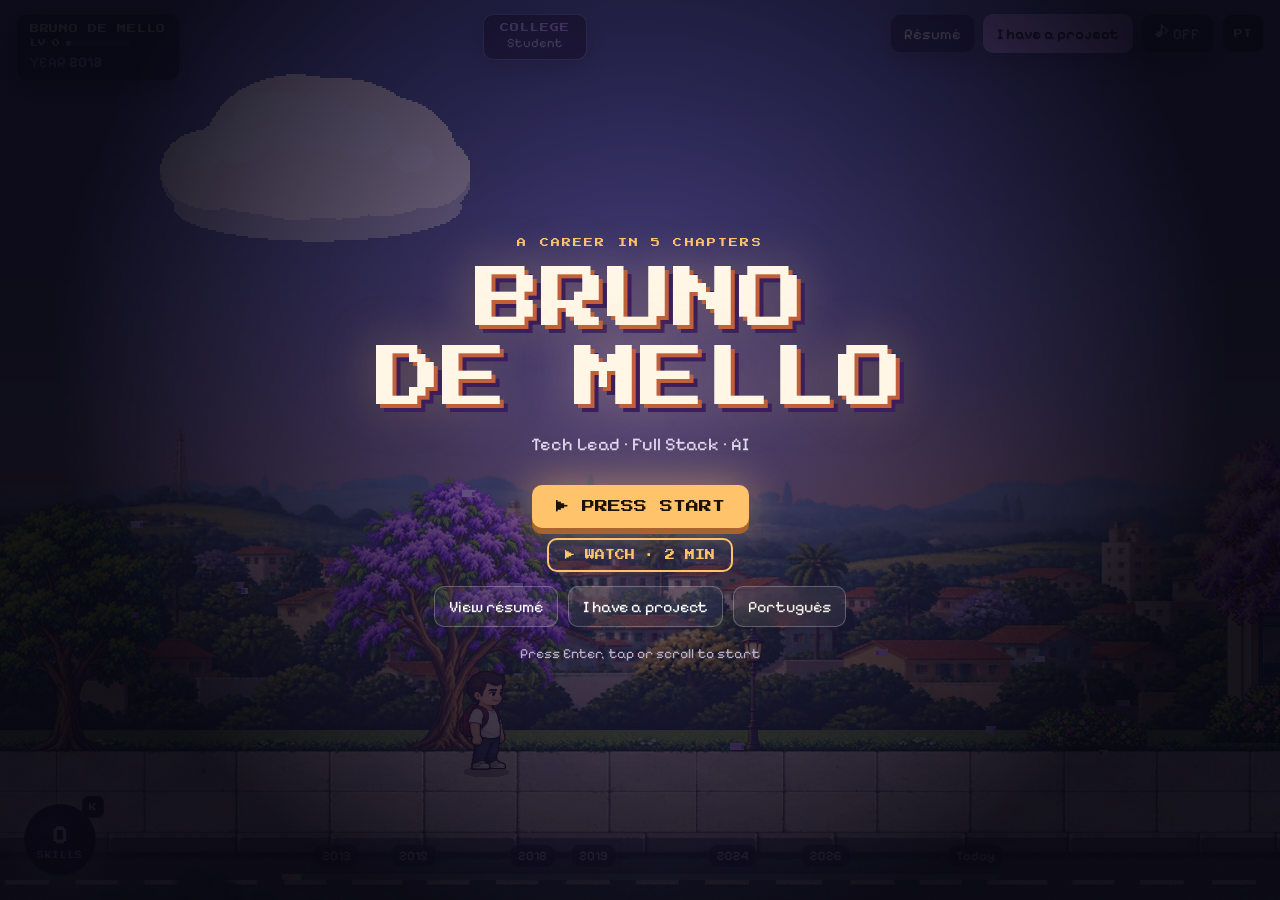
==== commit 7617e6ba: "v3: links diretos, dados estruturados, acessibilidade e bastidores - ?cv, ?projeto/?project e ?assis" ====
--- a/v3/en/index.html
+++ b/v3/en/index.html
@@ -24,6 +24,55 @@
   <link rel="preconnect" href="https://fonts.gstatic.com" crossorigin>
   <link rel="stylesheet" href="https://fonts.googleapis.com/css2?family=Press+Start+2P&family=Pixelify+Sans:wght@400;700&family=VT323&display=swap">
   <link rel="stylesheet" href="../style.css">
+  <script type="application/ld+json">
+{
+    "@context": "https://schema.org",
+    "@type": "Person",
+    "name": "Bruno de Mello",
+    "url": "https://brunodemello.dev/",
+    "mainEntityOfPage": "https://brunodemello.dev/portfolio-game-v3/en/",
+    "jobTitle": "Tech Lead and Head of Development",
+    "description": "Full stack developer with 11 years of web experience, Tech Lead and head of the development department at a digital agency.",
+    "email": "mailto:contact@brunodemello.dev",
+    "worksFor": {
+      "@type": "Organization",
+      "name": "MktNow"
+    },
+    "alumniOf": {
+      "@type": "CollegeOrUniversity",
+      "name": "Unesp Bauru"
+    },
+    "knowsAbout": [
+      "React",
+      "JavaScript",
+      "Node.js",
+      "TypeScript",
+      "Next.js",
+      "Apache Cordova",
+      "iOS",
+      "PostgreSQL",
+      "MySQL",
+      "SQLite",
+      "Python",
+      "OCR",
+      "VTEX",
+      "Loja Integrada",
+      "APIs REST",
+      "Linux",
+      "Nginx",
+      "Technical leadership",
+      "Applied artificial intelligence"
+    ],
+    "knowsLanguage": [
+      "pt-BR",
+      "en"
+    ],
+    "sameAs": [
+      "https://www.linkedin.com/in/bruno-de-mello-3264b5115/"
+    ],
+    "inLanguage": "en"
+  }
+  </script>
   <script>document.documentElement.classList.add('js');</script>
   <script type="module" src="../js/main.js"></script>
 </head>
@@ -32,7 +81,7 @@
 
   <div id="app">
     <canvas id="screen" aria-hidden="true"></canvas>
-    <div id="billboards" aria-hidden="true"></div>
+    <div id="billboards"></div>
 
     <header class="hud-top">
       <div class="hud-id">
@@ -213,6 +262,7 @@
       <p class="role">Nutrition tables found automatically</p>
       <ul class="board"><li><span>PRODUCTS</span><span>187</span><span>READ</span></li><li><span>IMAGES</span><span>566</span><span>ANALYZED</span></li><li><span>TABLES</span><span>305</span><span>FOUND</span></li></ul>
       <p class="body">A Python script reads the catalog through the Loja Integrada API, runs OCR (Tesseract) on every image and picks out the nutrition tables. The result becomes JSON behind a button that shows the table on the product page: 143 products got their table, replacing part of the manual sorting of photos.</p>
+      <p><a class="case" href="/en/work/fitfood/">Read the full case study</a></p>
     </article>
 
     <article class="station" data-id="personal" data-x="4520"
@@ -291,6 +341,7 @@
       <li data-skill="Python" data-code="PY" data-group="back"><b>Python</b> The ClearDesk application, a pilot for organizing enquiries and quotes in a service operation.</li>
       </ul>
     </section>
+    <p>Behind the scenes: this game was made with AI under my direction, with art generated by Codex and code written with AI agents (Claude Code and Codex). The code is on <a href="https://github.com/brunodemello/portfolio-game">GitHub</a>.</p>
   </main>
 
   <dialog class="wheel" id="skill-wheel" aria-labelledby="wheel-name">
@@ -365,7 +416,7 @@
       <ul class="works">
         <li><a href="/en/work/tri-star/"><b>Tri-Star</b><span>Offline inspection app used at 3 airports</span></a></li>
         <li><a href="/en/work/urbes/"><b>URBES</b><span>Public transport iOS app with its own back end</span></a></li>
-        <li><span class="work"><b>Fit Food</b><span>OCR found 305 nutrition tables in 566 images</span></span></li>
+        <li><a href="/en/work/fitfood/"><b>Fit Food</b><span>OCR found 305 nutrition tables in 566 images</span></a></li>
         <li><a href="/en/work/careeros/"><b>CareerOS</b><span>My own product, built end to end</span></a></li>
         <li><a href="/en/work/cleardesk/"><b>ClearDesk</b><span>From enquiry to quote follow-up</span></a></li>
         <li><a href="/en/work/dunder-labs/"><b>Labs</b><span>A team of AI agents with human review</span></a></li>
@@ -384,5 +435,26 @@
       <p class="panel-mail">Or write directly to <b>contact@brunodemello.dev</b></p>
     </div>
   </dialog>
+  <dialog class="panel" id="panel-bastidores" aria-labelledby="bastidores-title">
+    <div class="panel-inner">
+      <button type="button" class="panel-close" data-close>Back to the game ✕</button>
+      <p class="panel-kicker">BEHIND THE SCENES</p>
+      <h2 id="bastidores-title">How this game was made</h2>
+      <p class="panel-lead">This portfolio is itself an example of how I use AI at work: I directed it, and AI agents produced much of the art and the code.</p>
+      <h3>Who did what</h3>
+      <ul class="cv">
+        <li><b>Me</b><p>the concept, the career storyline, all the content, the design decisions and reviewing every version before it went live.</p></li>
+        <li><b>Art</b><p>generated with AI (Codex) from style briefs and, for the character, from photos of me: backgrounds, buildings and Bruno in 6 phases, walking, running and jumping.</p></li>
+        <li><b>Code</b><p>written with AI agents (Claude Code and Codex) under my direction: an engine in plain JavaScript and 2D canvas, with no libraries.</p></li>
+      </ul>
+      <h3>How it went</h3>
+      <p>Short cycles: idea, implementation, browser testing (desktop and mobile) and release. Each version goes to a new folder on the server, the live files are checked byte for byte and the previous one stays ready to roll back to. More than 15 releases in two days.</p>
+      <h3>What it shows</h3>
+      <p>Knowing how to split work with AI: deciding what to build, giving the right context, reviewing with judgment and never giving up on quality. That is the kind of AI use I bring to development at the agency.</p>
+      <div class="panel-actions">
+        <a class="btn" href="https://github.com/brunodemello/portfolio-game" target="_blank" rel="noopener">See the code on GitHub</a>
+      </div>
+    </div>
+  </dialog>
 </body>
 </html>
